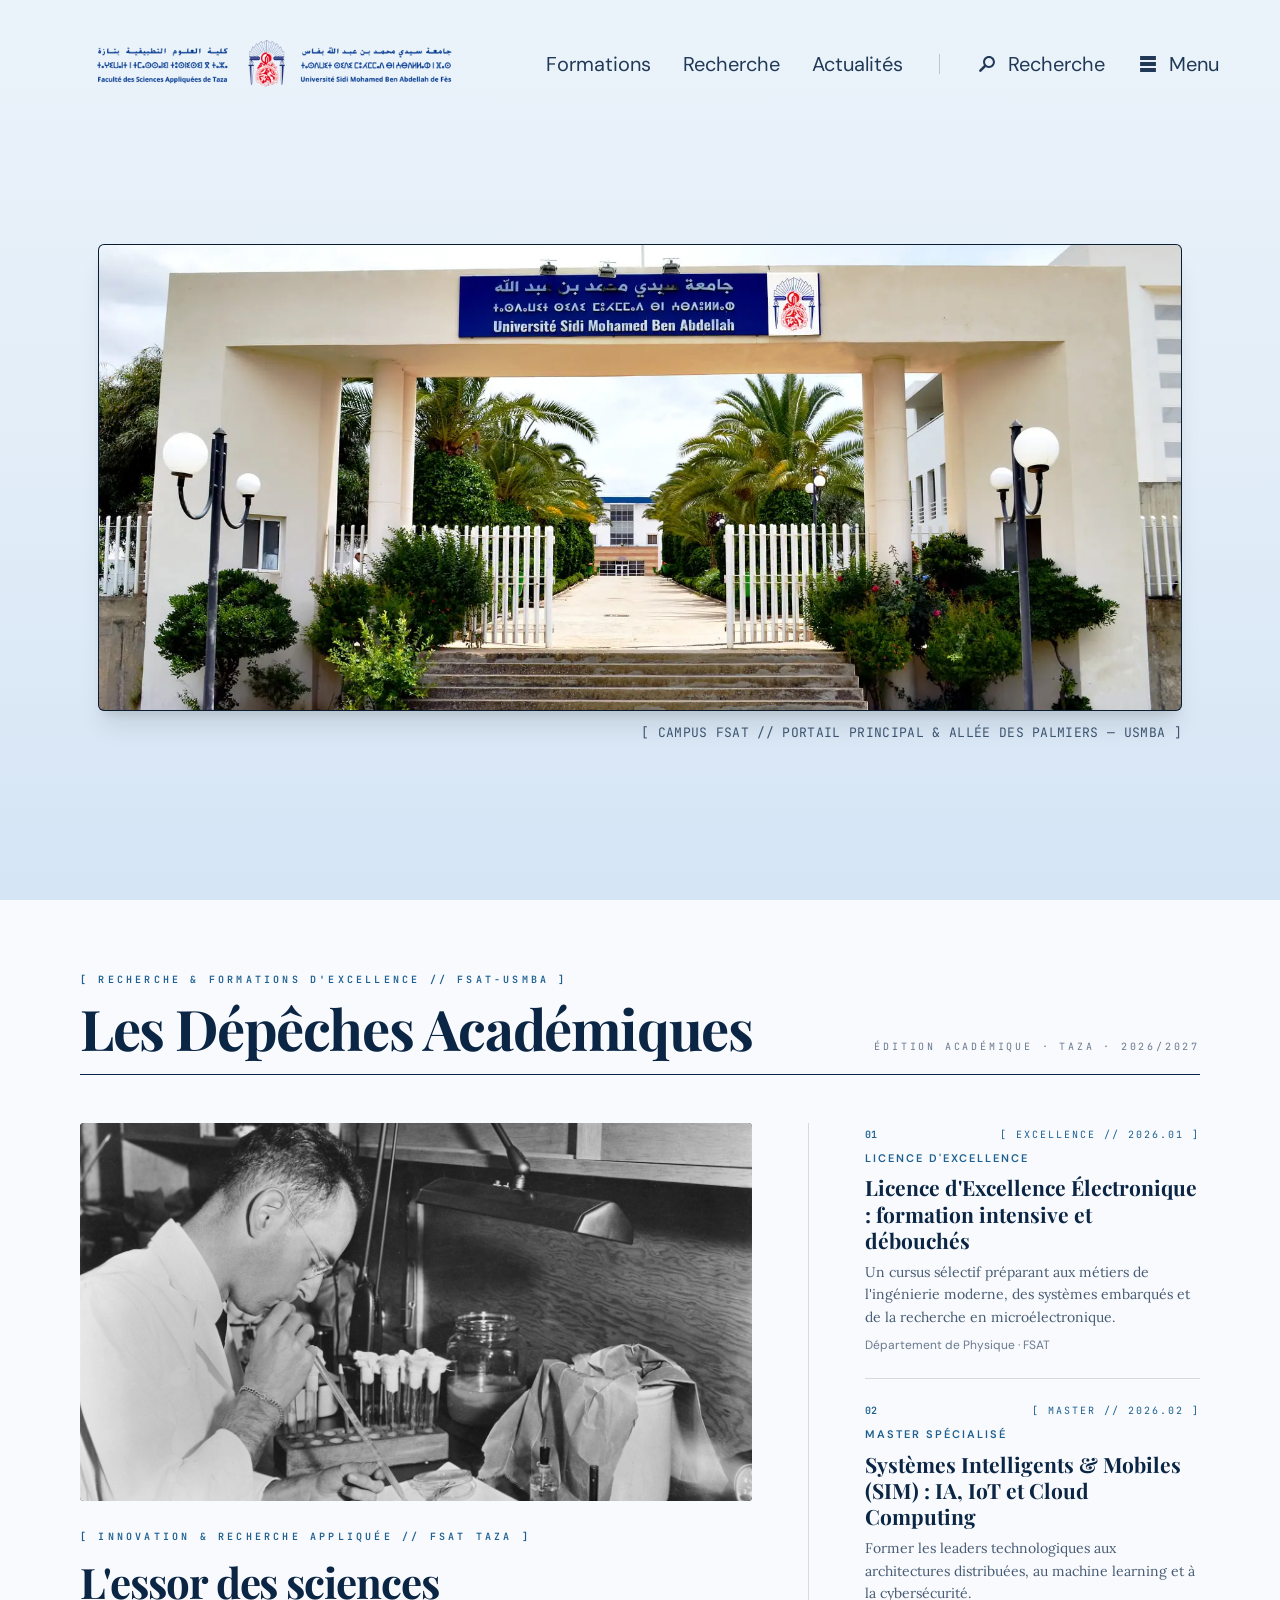
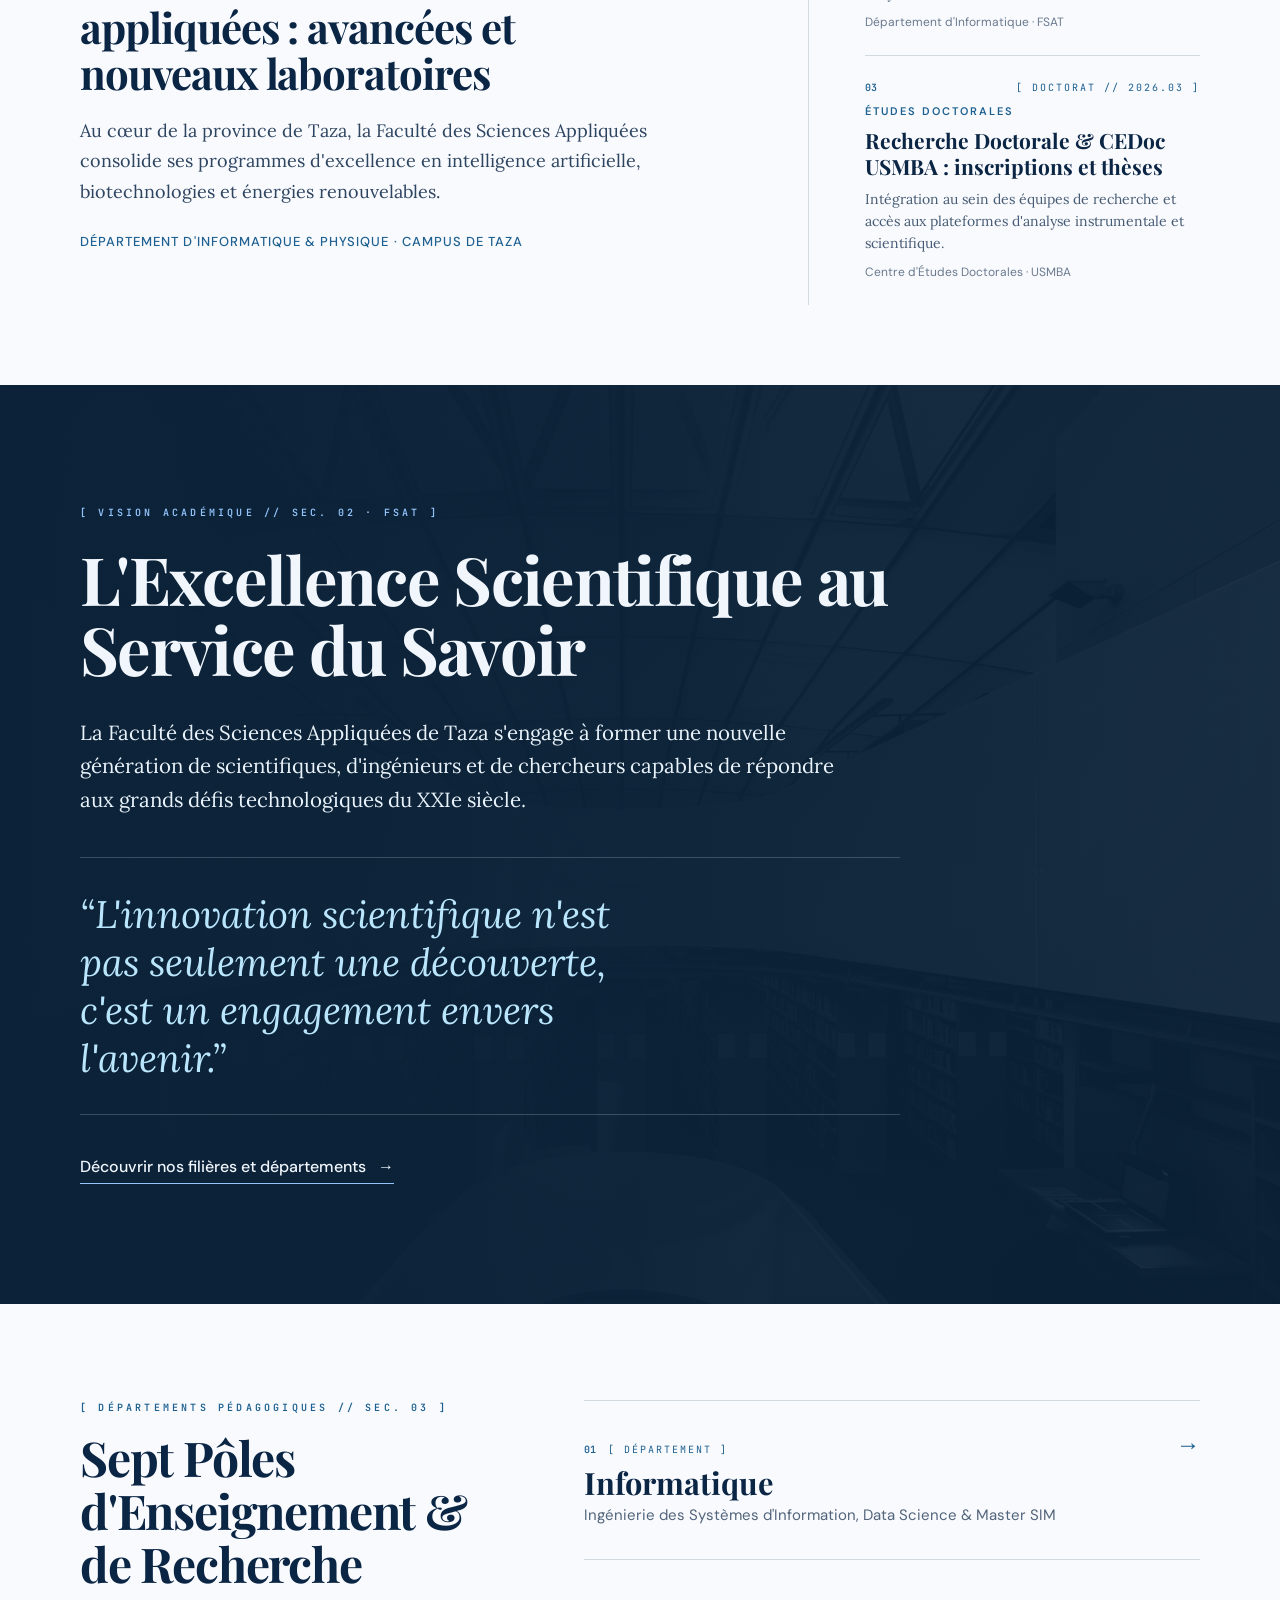
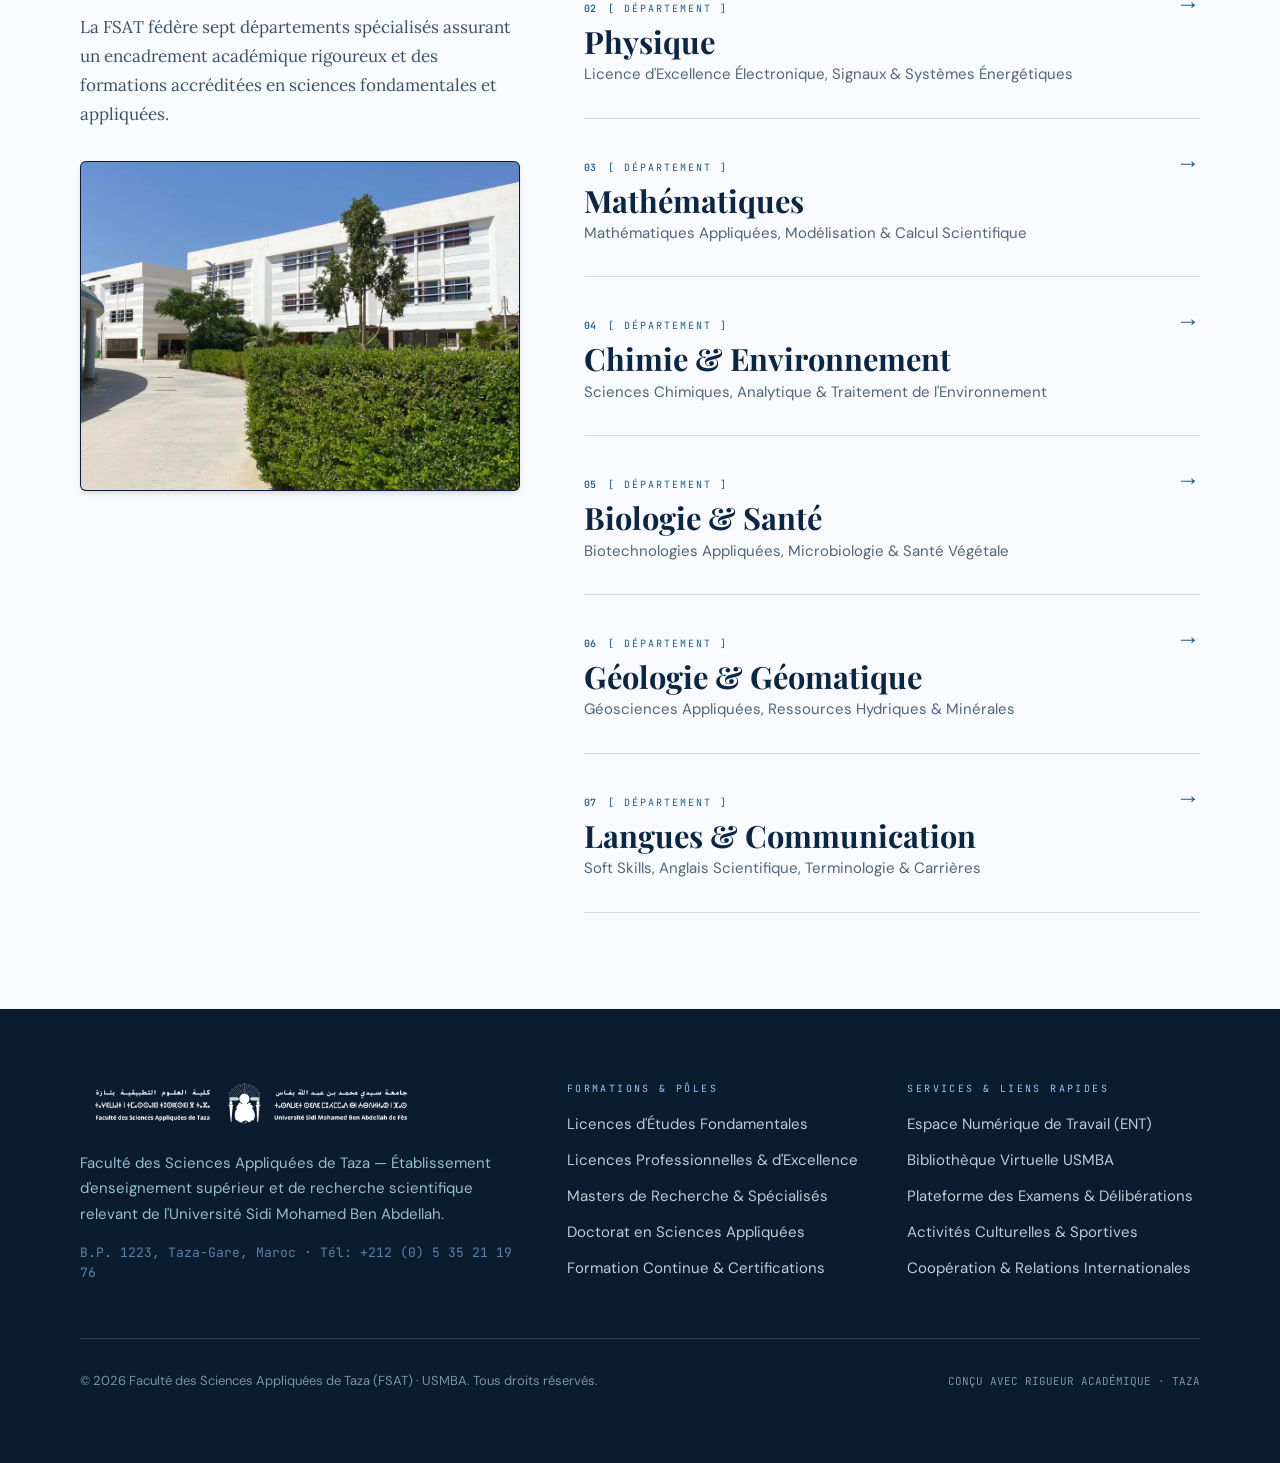
==== index.html @ 236fe660 "Publier le portail FSAT en HTML CSS et JavaScript natif" ====
<!doctype html>
<html lang="fr" class="no-js">
<head>
  <meta charset="utf-8">
  <meta name="viewport" content="width=device-width, initial-scale=1">
  <meta name="description" content="Prototype académique FSAT pour le TP Programmation Web 2. Design Figma repris en HTML, CSS et JavaScript sans framework.">
  <meta name="robots" content="noindex, nofollow">
  <title>Portail FSAT — TP Programmation Web 2</title>
  <link rel="icon" href="assets/favicon.svg" type="image/svg+xml">
  <link rel="stylesheet" href="assets/fonts.css">
  <link rel="stylesheet" href="assets/styles.css">
  <script src="assets/app.js" defer></script>
</head>
<body>
  <a class="skip-link" href="#contenu">
   Aller au contenu
  </a>
  <div class="site-shell">
   <header class="global-header" id="global-header">
    <div class="header-inner">
     <a aria-label="Faculté des Sciences Appliquées de Taza - USMBA" class="brand" href="#accueil">
      <img alt="FSAT - USMBA" class="brand-logo" src="assets/logo-fsat.png"/>
     </a>
     <nav class="primary-nav">
      <a class="primary-link" href="#formations">
       Formations
      </a>
      <a class="primary-link" href="#recherche">
       Recherche
      </a>
      <a class="primary-link" href="#actualites">
       Actualités
      </a>
      <span aria-hidden="true" class="nav-divider">
      </span>
      <button aria-controls="search-panel" aria-expanded="false" aria-label="Recherche" class="header-action" id="search-toggle" type="button">
       <span class="action-icon">
        <svg class="icon" fill="currentColor" viewbox="0 0 25 25">
         <path d="M3.939 21.06C3.356 20.477 3.356 19.519 3.939 18.935L9.043 13.853C8.376 12.811 8.001 11.562 8.001 10.25C8.001 6.521 11.022 3.501 14.749 3.501C18.478 3.501 21.498 6.521 21.498 10.25C21.498 13.978 18.477 16.998 14.749 16.998C13.437 16.998 12.187 16.623 11.146 15.956L6.064 21.06C5.48 21.644 4.522 21.644 3.939 21.06ZM14.749 14.749C17.228 14.749 19.248 12.729 19.248 10.25C19.248 7.771 17.227 5.751 14.749 5.751C12.271 5.751 10.251 7.772 10.251 10.25C10.251 12.728 12.27 14.749 14.749 14.749Z">
         </path>
        </svg>
       </span>
       Recherche
      </button>
      <button aria-controls="mega-menu" aria-expanded="false" aria-label="Menu" class="header-action" id="menu-toggle" type="button">
       <span class="action-icon">
        <svg class="icon" fill="currentColor" viewbox="0 0 25 25">
         <path d="M21.498 7.626C21.498 7.834 21.332 8.001 21.123 8.001H3.877C3.668 8.001 3.502 7.834 3.502 7.626V3.877C3.502 3.669 3.668 3.502 3.877 3.502H21.122C21.331 3.502 21.497 3.669 21.497 3.877L21.498 7.626ZM21.498 14.375C21.498 14.583 21.332 14.75 21.123 14.75H3.877C3.668 14.75 3.502 14.583 3.502 14.375V10.625C3.502 10.417 3.668 10.25 3.877 10.25H21.122C21.331 10.25 21.497 10.417 21.497 10.625L21.498 14.375ZM21.498 21.123C21.498 21.331 21.332 21.498 21.123 21.498H3.877C3.668 21.498 3.502 21.331 3.502 21.123V17.374C3.502 17.166 3.668 16.999 3.877 16.999H21.122C21.331 16.999 21.497 17.166 21.497 17.374L21.498 21.123Z">
         </path>
        </svg>
       </span>
       Menu
      </button>
     </nav>
    </div>
    <div class="search-panel" hidden="" id="search-panel">
     <form class="search-form" role="search">
      <span class="search-symbol">
       <svg class="icon" fill="currentColor" viewbox="0 0 25 25">
        <path d="M3.939 21.06C3.356 20.477 3.356 19.519 3.939 18.935L9.043 13.853C8.376 12.811 8.001 11.562 8.001 10.25C8.001 6.521 11.022 3.501 14.749 3.501C18.478 3.501 21.498 6.521 21.498 10.25C21.498 13.978 18.477 16.998 14.749 16.998C13.437 16.998 12.187 16.623 11.146 15.956L6.064 21.06C5.48 21.644 4.522 21.644 3.939 21.06ZM14.749 14.749C17.228 14.749 19.248 12.729 19.248 10.25C19.248 7.771 17.227 5.751 14.749 5.751C12.271 5.751 10.251 7.772 10.251 10.25C10.251 12.728 12.27 14.749 14.749 14.749Z">
        </path>
       </svg>
      </span>
      <input aria-controls="search-results" aria-label="Rechercher sur le portail de la FSAT" autocomplete="off" class="search-input" id="site-search" placeholder="Rechercher sur le portail de la FSAT (formations, départements, avis)…" type="search"/>
      <button class="search-close" id="search-close" type="button">
       Fermer
      </button>
     </form>
     <div aria-live="polite" class="search-results" hidden="" id="search-results">
     </div>
    </div>
   </header>
   <div aria-hidden="true" aria-label="Navigation du portail FSAT" aria-modal="true" class="mega-menu" hidden="" id="mega-menu" role="dialog">
    <div class="menu-left">
     <div aria-hidden="true" class="menu-watermark">
      <div class="watermark-layout">
       <div class="watermark-left">
        <div class="watermark-left-box">
         <div class="watermark-left-align">
          <div class="watermark-left-flip">
           <div class="watermark-left-canvas">
            <div class="watermark-left-position">
             <div class="watermark-left-clip">
              <div class="watermark-left-vector">
               <svg class="watermark-svg" fill="none" height="499.98" preserveaspectratio="none" viewbox="0 0 213.991 499.98" width="213.991">
                <path d="M73.3944 43.9831C51.8937 44.3129 34.3095 25.8983 27.8203 6.93033C27.2939 5.39186 25.2399 1.24588 26.6062 0C26.8688 0.0603036 27.1294 0.129337 27.3876 0.20698C29.0815 0.731191 30.9103 1.85934 32.5718 2.38343C50.1961 7.94297 73.069 17.0356 75.0573 38.3539C75.2003 39.8881 74.9607 40.713 74.4974 42.1809C76.8172 44.3584 79.1658 46.3023 81.4638 48.5016C88.1142 54.8672 94.4549 61.5474 100.466 68.5199C104.225 72.8413 107.691 77.4094 111.243 81.9007C111.672 82.4425 112.097 82.9792 112.575 83.479L112.93 83.2653C113.665 78.6385 107.948 74.1747 105.309 70.4453C93.0439 53.1091 88.8891 30.0732 91.207 9.21338C91.363 7.80562 91.591 3.83665 93.2279 3.66868C95.0189 4.25211 97.7567 7.3857 99.1537 8.78354C112.531 22.1717 131.236 62.144 114.019 78.2559C114.2 82.6687 114.673 86.5935 117.302 90.2656C127.024 103.85 135.068 118.131 142.334 133.144C143.051 135.044 143.66 136.771 144.723 138.511L144.682 134.533C144.69 133.134 143.053 130.64 142.337 129.251C141.009 126.699 139.783 124.095 138.663 121.444C131.723 105.282 131.241 82.0564 136.372 65.3043C138.038 59.8651 140.325 56.7099 141.945 52.2438C153.881 66.6011 164.682 111.836 151.615 129.395C150.294 131.172 148.302 133.015 146.884 134.797C146.988 137.477 146.883 140.992 147.156 143.562C147.675 145.958 148.751 148.751 149.732 150.982C153.941 160.544 156.435 170.508 159.346 180.488C161.044 186.308 161.942 191.706 162.993 197.647C164.534 191.874 163.233 188.375 161.916 182.639C156.509 159.079 160.053 133.817 175.94 114.925C176.92 113.759 177.716 112.767 178.819 111.699C186.053 126.709 186.407 160.219 180.92 176.256C178.315 183.872 173.861 189.726 166.569 193.38C166.282 196.591 165.511 199.727 163.965 202.565C165.252 209.458 166.26 215.518 166.948 222.505C168.212 235.354 168.708 247.681 168.917 260.578C170.603 257.527 170.799 256.674 170.655 253.15C170.52 249.864 170.362 246.436 170.431 243.15C170.837 224.133 178.212 205.928 191.159 191.993C193.163 189.84 201.259 181.497 203.829 182C205.409 183.811 205.209 194.22 204.974 196.867C203.161 217.294 196.447 253.876 172.406 258.383C171.357 260.737 169.435 264.365 169.085 266.778C168.405 271.46 168.943 276.492 168.541 281.221C167.509 293.337 166.426 305.254 163.674 317.126C163.449 318.097 161.843 324.965 161.843 325.596L162.086 325.818C163.117 325.014 164.244 320.427 164.506 319.033C169.184 294.159 186.817 271.907 210.849 263.365C211.566 263.11 213.179 262.878 213.991 262.78C213.92 265.135 213.991 268.873 213.518 271.076C209.5 289.836 188.944 331.647 165.377 325.488C160.964 329.077 158.799 336.288 157.181 341.502C156.056 345.184 154.812 348.832 153.45 352.434C147.681 367.692 142.271 379.047 134.522 393.151L134.594 393.533C136.895 393.826 142.258 382.106 143.695 379.834C152.977 365.166 166.856 354.534 184.009 351.013C189.19 349.913 195.466 350.299 200.568 349.832C198.995 363.902 184.247 380.338 173.529 388.845C164.149 396.291 149.162 401.031 138.151 394.183C136.629 395.159 132.074 397.939 131.09 399.168C128.037 402.992 125.296 408.154 122.432 412.139C115.618 421.618 108.145 430.813 99.9066 439.084C98.0417 440.957 96.8238 442.485 94.7279 444.194C95.2588 444.116 97.0758 443.859 97.3987 443.602C101.573 440.267 104.757 436.07 109.054 432.625C121.925 422.31 137.686 420.505 153.57 422.586C158.409 423.219 166.649 426.06 171.056 428.009C166.242 438.458 150.476 446.937 140.154 451.145C127.965 456.116 106.917 458.837 98.3017 446.182C96.6718 446.553 92.104 447.099 91.23 447.676C87.4552 450.172 83.8535 453.818 80.1528 456.605C68.7473 465.191 56.2546 473.276 42.8415 478.284C44.6552 478.401 46.026 478.597 47.7397 477.856C53.7041 475.281 59.9332 471.567 66.3097 470.047C82.7161 466.137 100.777 471.418 114.34 480.932C116.713 482.604 119.773 484.69 121.645 486.812C121.785 486.971 121.919 487.137 122.046 487.306C115.317 494.212 104.079 496.907 94.7799 498.779C92.318 499.276 88.4411 499.002 86.0442 499.98H80.066C77.3695 499.031 74.992 499.227 72.2319 498.819C69.7615 498.452 66.9482 497.645 64.5862 496.853C56.0199 493.98 50.6347 489.794 46.6467 481.656C45.1116 481.162 40.8742 480.049 39.3001 480.338C34.9598 481.13 28.3721 484.035 24.2079 485.262C21.0426 486.196 2.23209 490.503 0.339774 490.058C-0.215602 489.207 0.00598846 487.726 0.324575 486.837C0.983646 484.995 5.62924 484.484 7.19707 484.108C10.1973 483.384 13.1679 482.917 16.1004 482.181C23.08 480.431 29.8929 478.125 36.6146 475.577C38.6432 474.809 40.6576 474.215 42.5919 473.208C42.9794 470.746 44.313 468.396 44.4264 465.932C44.5273 463.736 44.1636 461.106 44.0998 458.903C44.0866 455.116 43.8815 449.546 44.72 445.876C48.0221 431.425 54.9863 418.371 66.5104 408.88C70.0263 405.983 73.8773 404.098 77.6196 401.608C78.231 401.2 78.4119 401.159 79.0846 401.278L79.2844 401.697C79.0927 403.682 78.6809 405.621 78.3019 407.611C74.8869 425.503 74.7431 446.886 60.8455 460.49C56.2489 464.99 52.6037 467.567 46.081 467.714C45.8157 469.115 45.2177 471.159 44.8454 472.587C50.2494 469.144 57.555 466.274 62.9001 462.775C69.9796 458.14 90.653 444.456 94.6939 437.657C94.7679 428.351 93.4649 425.635 91.034 416.867C89.9101 412.815 90.0601 404.093 90.1781 399.677C90.626 382.937 98.4977 362.866 110.688 351.297C111.138 354.862 111.19 358.805 111.683 362.444C112.902 371.448 114.046 379.866 114.364 389.004C114.837 402.604 114.067 414.366 104.618 425.168C103.645 426.17 102.309 427.61 101.145 428.363C97.1858 430.921 96.6468 430.747 96.9228 435.689L97.2168 435.884C97.7687 435.65 99.8536 433.043 100.549 432.317C110.104 422.256 118.647 411.276 126.052 399.54C128.348 395.921 130.524 392.569 132.366 388.674C131.715 385.768 131.97 383.079 131.065 380.431C130.04 377.531 127.55 375.25 126.114 372.631C114.337 351.15 114.43 320.987 126.108 299.457C127.199 303.303 128.905 305.949 130.201 309.445C136.283 325.845 145.646 344.685 142.041 362.558C141.305 366.406 139.997 372.189 137.474 375.294C133.262 380.48 133.909 379.837 133.971 386.433C134.431 385.362 134.943 384.294 135.5 383.269C139.838 375.294 143.351 366.976 146.747 358.556C149.875 350.654 152.596 342.593 154.897 334.41C155.968 330.569 156.806 326.694 157.888 322.808C155.859 319.075 155.231 314.913 151.61 312.337C135.383 300.792 127.197 277.922 126.363 258.63C126.231 255.573 126.299 241.812 128.132 239.903L128.478 239.983C130.02 241.36 135.714 249.27 137.253 251.221C147.95 264.783 159.447 279.573 160.538 297.491C160.867 302.887 159.821 309.188 156.112 313.397C156.664 315.243 158.063 318.019 158.841 320.173C159.137 316.422 160.094 313.495 160.687 309.958C161.377 305.843 162.089 301.609 162.731 297.491C164.821 283.47 165.768 269.301 165.564 255.128C161.413 249.759 161.091 247.73 154.072 245.4C150.189 244.111 145.043 240.143 142.156 237.221C127.688 222.574 120.557 202.666 120.873 182.204C121.522 183.092 122.198 183.968 123.043 184.645C137.967 196.599 155.398 207.479 161.26 226.912C163.005 232.694 164.052 241.078 161.651 247.013C162.321 247.874 164.244 250.615 165.209 250.495C167.502 246.908 160.178 191.372 156.105 184.892C155.707 184.258 151.844 181.252 150.844 180.471C143.042 180.105 140.52 180.461 133.113 176.882C116.314 168.766 106.409 153.326 100.501 136.194C100.07 134.944 99.7656 134.19 100.336 133.026C102.911 133.642 107.448 135.833 110.196 136.802C129.66 143.667 154.104 154.06 151.778 179.193C153.175 180.018 154.682 181.031 156.06 181.915C154.957 176.471 152.864 170.354 151.191 165.035C148.041 155.016 144.394 145.568 140.285 135.904C138.645 132.048 136.53 128.312 134.967 124.359C132.693 123.653 130.165 122.624 127.896 121.786C117.762 124.453 115.274 125.301 104.733 122.097C90.65 117.817 78.6953 106.269 71.9364 93.3917C74.7734 93.9268 77.5836 94.0263 80.4606 94.1732C97.1968 95.0287 118.991 95.2684 126.832 113.332C127.57 115.03 128.235 119.005 128.868 120.013C129.733 120.614 132.441 122.221 133.355 121.512C133.352 121.462 133.358 121.211 133.339 121.173C127.073 108.881 119.768 96.6727 111.753 85.4649C109.564 82.4051 107.768 79.4132 105.745 77.8774C103.276 77.5277 101.887 77.3683 99.4067 76.7915C99.2707 76.8864 99.1347 76.9805 98.9977 77.0737C91.715 82.0239 83.3251 82.9907 74.7815 81.9816C62.1525 80.4905 49.2033 71.9308 42.2067 61.4799C44.2421 61.0558 46.3954 61.0226 48.5005 60.5463C64.7311 56.8737 85.7873 53.943 97.0328 69.433C98.0217 70.7961 98.9257 73.7149 99.9126 75.4046C101.462 75.5701 103.001 75.8327 104.538 76.0772C102.923 73.1323 98.4147 68.5207 96.0588 65.8278C90.4621 59.4331 80.4669 48.5116 73.3944 43.9831Z" fill="#F5F0E8">
                </path>
                <path d="M141.967 133.186C143.616 133.268 143.466 133.058 144.305 134.574L144.345 138.547C143.287 136.809 142.681 135.084 141.967 133.186Z" fill="#F5F0E8">
                </path>
               </svg>
              </div>
             </div>
            </div>
           </div>
          </div>
         </div>
        </div>
       </div>
       <div class="watermark-letters">
        <div class="watermark-letters-grid">
         <div class="watermark-letters-position">
          <div class="watermark-letters-clip">
           <div class="watermark-letters-vector">
            <svg class="watermark-svg" fill="none" height="242.614" preserveaspectratio="none" viewbox="0 0 496.083 242.614" width="496.083">
             <path d="M53.0484 17.0646C37.4678 17.0646 26.0915 20.7742 18.9193 28.1937C11.9946 35.613 7.17206 48.8444 4.45162 67.8874C4.45162 68.3821 3.70969 68.6293 2.22582 68.6293C0.741949 68.6293 0 68.3821 0 67.8874C0.494624 64.9196 0.989264 60.5917 1.48388 54.9034C2.22583 49.2152 2.8441 43.1561 3.33872 36.726C3.83335 30.0485 4.20431 23.7421 4.45162 17.8065C4.94624 11.6237 5.19355 6.55378 5.19355 2.59677C5.19355 1.36021 5.9355 0.741936 7.41937 0.741936C8.90324 0.741936 9.64518 1.36021 9.64518 2.59677C9.64518 5.0699 10.758 6.92475 12.9839 8.16132C15.457 9.15057 18.1775 9.89252 21.1452 10.3872C24.3602 10.6344 27.0806 10.7581 29.3065 10.7581C50.5753 11.5 75.4302 11.871 103.871 11.871C121.43 11.871 135.28 11.7473 145.419 11.5C155.806 11.0054 165.823 10.7581 175.468 10.7581C183.63 10.7581 189.935 10.2635 194.387 9.27424C199.086 8.03768 202.054 5.44088 203.29 1.48387C203.538 0.49462 204.28 0 205.516 0C206.753 0 207.371 0.49462 207.371 1.48387C207.124 5.19357 206.753 10.1399 206.258 16.3226C205.764 22.5055 205.393 29.0593 205.145 35.984C204.898 42.6615 204.651 48.968 204.403 54.9034C204.156 60.5917 204.032 64.9196 204.032 67.8874C204.032 68.3821 203.29 68.6293 201.807 68.6293C200.323 68.6293 199.581 68.3821 199.581 67.8874C199.581 48.8444 196.366 35.613 189.935 28.1937C183.506 20.7742 171.758 17.0646 154.693 17.0646C143.07 17.0646 134.291 17.5592 128.355 18.5485C122.667 19.2904 118.833 21.3925 116.855 24.855C115.124 28.07 114.258 33.6346 114.258 41.5486V212.565C114.258 219.737 115.124 225.178 116.855 228.888C118.586 232.598 122.048 235.071 127.242 236.308C132.683 237.544 140.845 238.162 151.726 238.162C152.22 238.162 152.468 238.904 152.468 240.388C152.468 241.872 152.22 242.614 151.726 242.614C145.295 242.614 138 242.491 129.839 242.243C121.925 241.996 113.269 241.872 103.871 241.872C94.9678 241.872 86.4356 241.996 78.2743 242.243C70.3603 242.491 63.0646 242.614 56.3871 242.614C55.8925 242.614 55.6453 241.872 55.6453 240.388C55.6453 238.904 55.8925 238.162 56.3871 238.162C67.0216 238.162 75.0592 237.544 80.5001 236.308C85.9409 235.071 89.5269 232.598 91.2582 228.888C93.2366 225.178 94.2259 219.737 94.2259 212.565V40.8066C94.2259 32.8926 93.2366 27.3281 91.2582 24.113C89.2796 20.6506 85.3226 18.6721 79.3872 18.1775C73.4517 17.4355 64.6721 17.0646 53.0484 17.0646Z" fill="#F5F0E8">
             </path>
             <path d="M225.405 136.146L228.743 129.468H324.824L327.42 136.146H225.405ZM408.663 238.162C409.652 238.162 410.146 238.904 410.146 240.388C410.146 241.872 409.652 242.614 408.663 242.614C401.738 242.614 394.566 242.367 387.147 241.872C379.974 241.377 373.049 241.13 366.373 241.13C358.706 241.13 352.028 241.377 346.34 241.872C340.899 242.367 334.84 242.614 328.162 242.614C327.173 242.614 326.678 241.872 326.678 240.388C326.678 238.904 327.173 238.162 328.162 238.162C342.012 238.162 350.668 236.307 354.131 232.598C357.84 228.888 357.346 221.839 352.647 211.453L268.808 31.1614L275.856 24.8549L204.259 196.985C198.077 212.071 197.582 222.705 202.775 228.888C207.969 235.071 218.974 238.162 235.792 238.162C237.029 238.162 237.647 238.904 237.647 240.388C237.647 241.872 237.029 242.614 235.792 242.614C228.372 242.614 221.571 242.367 215.388 241.872C209.205 241.377 201.416 241.13 192.018 241.13C183.362 241.13 176.313 241.377 170.872 241.872C165.678 242.367 159.373 242.614 151.953 242.614C150.964 242.614 150.469 241.872 150.469 240.388C150.469 238.904 150.964 238.162 151.953 238.162C158.631 238.162 164.442 236.926 169.388 234.452C174.334 231.979 178.91 227.528 183.114 221.098C187.566 214.668 192.265 205.517 197.211 193.646L274.744 7.04844C275.238 6.30651 275.98 5.93555 276.969 5.93555C278.206 5.93555 278.948 6.30651 279.195 7.04844L365.26 191.791C370.947 204.157 376.017 213.802 380.469 220.727C384.921 227.404 389.372 231.979 393.824 234.452C398.276 236.926 403.222 238.162 408.663 238.162ZM462.325 212.566C462.325 219.738 463.067 225.178 464.551 228.888C466.035 232.598 469.126 235.071 473.825 236.307C478.772 237.544 485.944 238.162 495.341 238.162C495.835 238.162 496.083 238.904 496.083 240.388C496.083 241.872 495.835 242.614 495.341 242.614C489.406 242.614 482.852 242.49 475.68 242.243C468.508 241.996 460.594 241.872 451.938 241.872C443.777 241.872 435.987 241.996 428.567 242.243C421.395 242.49 414.841 242.614 408.905 242.614C408.164 242.614 407.793 241.872 407.793 240.388C407.793 238.904 408.164 238.162 408.905 238.162C418.303 238.162 425.352 237.544 430.051 236.307C434.997 235.071 438.212 232.598 439.696 228.888C441.428 225.178 442.293 219.738 442.293 212.566V40.8067C442.293 33.6346 441.428 28.3174 439.696 24.8549C438.212 21.1453 434.997 18.6722 430.051 17.4356C425.352 15.9517 418.303 15.2097 408.905 15.2097C408.164 15.2097 407.793 14.4679 407.793 12.984C407.793 11.5001 408.164 10.7581 408.905 10.7581C414.841 10.7581 421.395 11.0054 428.567 11.5001C435.987 11.7474 443.777 11.871 451.938 11.871C460.594 11.871 468.508 11.7474 475.68 11.5001C483.1 11.0054 489.654 10.7581 495.341 10.7581C495.835 10.7581 496.083 11.5001 496.083 12.984C496.083 14.4679 495.835 15.2097 495.341 15.2097C485.944 15.2097 478.895 15.9517 474.196 17.4356C469.497 18.9195 466.282 21.5162 464.551 25.2259C463.067 28.9357 462.325 34.3766 462.325 41.5486V212.566Z" fill="#F5F0E8">
             </path>
            </svg>
           </div>
          </div>
         </div>
        </div>
       </div>
       <div class="watermark-right">
        <div class="watermark-right-clip">
         <div class="watermark-right-contents">
          <div class="watermark-right-mask">
           <svg class="watermark-svg" fill="none" height="499.99" preserveaspectratio="none" viewbox="0 0 212.991 499.99" width="212.991">
            <path d="M73.0514 43.984C51.6512 44.3138 34.1492 25.8988 27.6903 6.93047C27.1664 5.39197 25.1219 1.24591 26.4819 0C26.7432 0.0603048 27.0026 0.129339 27.2596 0.206984C28.9456 0.731205 30.7659 1.85937 32.4196 2.38348C49.9616 7.94313 72.7275 17.036 74.7065 38.3546C74.8489 39.8889 74.6104 40.7138 74.1494 42.1818C76.4583 44.3593 78.7959 46.3033 81.0831 48.5025C87.7024 54.8683 94.0131 61.5487 99.9958 68.5212C103.739 72.8427 107.188 77.4109 110.723 81.9024C111.15 82.4441 111.573 82.9808 112.049 83.4806L112.402 83.2669C113.134 78.64 107.444 74.1762 104.818 70.4467C92.6092 53.1101 88.4733 30.0738 90.7802 9.21357C90.9362 7.80577 91.1632 3.83672 92.7921 3.66876C94.5751 4.25219 97.2999 7.38585 98.6899 8.78371C112.005 22.1722 130.623 62.1453 113.486 78.2574C113.666 82.6703 114.137 86.5953 116.753 90.2674C126.431 103.852 134.436 118.134 141.669 133.146C142.382 135.046 142.988 136.773 144.046 138.514L144.006 134.535C144.014 133.136 142.384 130.642 141.672 129.253C140.35 126.701 139.129 124.098 138.015 121.447C131.107 105.284 130.628 82.0581 135.735 65.3056C137.393 59.8663 139.669 56.7111 141.281 52.2449C153.163 66.6025 163.912 111.838 150.908 129.397C149.592 131.174 147.609 133.017 146.198 134.799C146.301 137.479 146.197 140.995 146.468 143.565C146.985 145.961 148.055 148.754 149.033 150.985C153.222 160.547 155.704 170.512 158.602 180.491C160.291 186.311 161.185 191.71 162.231 197.651C163.765 191.878 162.47 188.379 161.159 182.642C155.777 159.082 159.305 133.819 175.118 114.928C176.094 113.762 176.885 112.77 177.983 111.701C185.183 126.711 185.536 160.222 180.075 176.259C177.481 183.875 173.049 189.73 165.791 193.384C165.504 196.595 164.737 199.731 163.199 202.569C164.479 209.462 165.483 215.523 166.167 222.51C167.425 235.358 167.92 247.686 168.128 260.583C169.806 257.532 170.001 256.679 169.857 253.155C169.723 249.869 169.565 246.441 169.635 243.155C170.038 224.138 177.379 205.932 190.265 191.997C192.26 189.844 200.318 181.5 202.876 182.003C204.449 183.814 204.249 194.224 204.016 196.871C202.211 217.299 195.53 253.881 171.601 258.388C170.556 260.742 168.643 264.371 168.294 266.784C167.617 271.466 168.154 276.497 167.753 281.226C166.726 293.343 165.648 305.26 162.909 317.133C162.685 318.104 161.087 324.972 161.087 325.602L161.328 325.824C162.355 325.02 163.477 320.434 163.737 319.04C168.393 294.165 185.944 271.913 209.864 263.371C210.577 263.116 212.183 262.884 212.991 262.786C212.92 265.141 212.99 268.879 212.52 271.082C208.52 289.842 188.061 331.653 164.604 325.494C160.212 329.083 158.057 336.294 156.446 341.509C155.327 345.191 154.088 348.839 152.734 352.441C146.991 367.7 141.606 379.054 133.893 393.159L133.965 393.541C136.255 393.834 141.593 382.113 143.024 379.841C152.263 365.174 166.076 354.541 183.149 351.02C188.306 349.92 194.554 350.306 199.631 349.839C198.065 363.91 183.386 380.345 172.719 388.853C163.382 396.299 148.465 401.039 137.505 394.191C135.99 395.167 131.456 397.947 130.478 399.176C127.439 403 124.71 408.162 121.86 412.147C115.077 421.627 107.64 430.821 99.4399 439.093C97.5829 440.966 96.371 442.494 94.2851 444.203C94.8141 444.125 96.622 443.868 96.944 443.611C101.099 440.276 104.269 436.078 108.544 432.633C121.355 422.319 137.043 420.514 152.853 422.595C157.668 423.228 165.87 426.068 170.256 428.017C165.465 438.467 149.774 446.946 139.499 451.154C127.368 456.125 106.418 458.846 97.8419 446.191C96.22 446.562 91.6742 447.108 90.8032 447.685C87.0464 450.181 83.4615 453.827 79.7782 456.614C68.426 465.201 55.9917 473.286 42.6413 478.293C44.4466 478.41 45.8109 478.606 47.5166 477.865C53.4531 475.29 59.6531 471.577 65.9998 470.057C82.3295 466.147 100.306 471.428 113.805 480.941C116.168 482.613 119.213 484.699 121.077 486.821C121.216 486.98 121.349 487.146 121.476 487.315C114.778 494.222 103.594 496.917 94.3371 498.789C91.8872 499.286 88.0283 499.012 85.6425 499.99H79.6918C77.0079 499.041 74.6415 499.237 71.8945 498.829C69.4356 498.462 66.6354 497.655 64.2843 496.863C55.7582 493.99 50.3981 489.804 46.4287 481.665C44.9008 481.171 40.6832 480.058 39.1165 480.347C34.7964 481.139 28.2395 484.044 24.0948 485.271C20.9443 486.205 2.22169 490.513 0.338169 490.068C-0.214607 489.217 0.00598256 487.736 0.323069 486.846C0.97904 485.004 5.60294 484.493 7.16347 484.117C10.1497 483.393 13.1064 482.926 16.0251 482.19C22.9722 480.44 29.7532 478.134 36.4435 475.586C38.4626 474.818 40.4676 474.224 42.3928 473.218C42.7785 470.756 44.1059 468.406 44.2188 465.942C44.3193 463.746 43.9572 461.115 43.8937 458.912C43.8806 455.125 43.6764 449.555 44.511 445.885C47.7976 431.433 54.7293 418.38 66.1996 408.888C69.6991 405.991 73.532 404.106 77.2568 401.616C77.8654 401.208 78.0455 401.167 78.7152 401.286L78.9139 401.705C78.7232 403.69 78.3132 405.629 77.936 407.619C74.5369 425.511 74.3938 446.895 60.5612 460.499C55.9861 465 52.3579 467.577 45.8656 467.724C45.6016 469.125 45.0064 471.169 44.6358 472.597C50.0146 469.154 57.286 466.284 62.6061 462.785C69.6527 458.149 90.2293 444.465 94.2511 437.665C94.3251 428.359 93.0281 425.643 90.6082 416.876C89.4903 412.824 89.6393 404.101 89.7573 399.685C90.2033 382.944 98.0369 362.874 110.17 351.304C110.618 354.869 110.671 358.812 111.161 362.451C112.374 371.456 113.513 379.873 113.829 389.012C114.3 402.612 113.534 414.375 104.13 425.176C103.162 426.178 101.831 427.618 100.673 428.371C96.732 430.929 96.195 430.755 96.47 435.697L96.763 435.892C97.3119 435.658 99.3869 433.051 100.079 432.325C109.589 422.265 118.092 411.284 125.464 399.548C127.749 395.929 129.915 392.577 131.747 388.682C131.099 385.775 131.354 383.086 130.453 380.438C129.433 377.538 126.954 375.257 125.526 372.639C113.802 351.157 113.895 320.994 125.519 299.463C126.606 303.309 128.303 305.955 129.593 309.451C135.646 325.851 144.966 344.692 141.377 362.566C140.645 366.414 139.342 372.197 136.832 375.301C132.639 380.487 133.283 379.844 133.345 386.44C133.803 385.369 134.312 384.301 134.867 383.276C139.185 375.301 142.68 366.984 146.061 358.563C149.176 350.661 151.884 342.6 154.173 334.416C155.239 330.575 156.073 326.7 157.15 322.815C155.13 319.082 154.505 314.92 150.902 312.343C134.75 300.798 126.604 277.927 125.774 258.635C125.642 255.578 125.71 241.817 127.534 239.908L127.878 239.988C129.413 241.365 135.08 249.275 136.612 251.226C147.258 264.789 158.702 279.578 159.788 297.497C160.115 302.893 159.074 309.194 155.382 313.404C155.931 315.25 157.324 318.026 158.099 320.18C158.393 316.429 159.345 313.502 159.936 309.964C160.623 305.849 161.331 301.615 161.971 297.497C164.051 283.475 164.993 269.307 164.79 255.133C160.658 249.764 160.338 247.735 153.353 245.405C149.488 244.116 144.365 240.148 141.491 237.225C127.092 222.579 119.994 202.67 120.308 182.207C120.954 183.095 121.627 183.971 122.468 184.648C137.322 196.603 154.671 207.483 160.507 226.916C162.243 232.698 163.286 241.083 160.895 247.018C161.563 247.879 163.476 250.62 164.437 250.5C166.719 246.913 159.429 191.376 155.375 184.895C154.979 184.261 151.135 181.255 150.14 180.474C142.373 180.108 139.863 180.464 132.49 176.885C115.77 168.77 105.912 153.329 100.031 136.196C99.6018 134.946 99.2989 134.192 99.8668 133.028C102.43 133.644 106.946 135.835 109.68 136.804C129.055 143.67 153.385 154.063 151.07 179.196C152.46 180.021 153.959 181.034 155.331 181.918C154.233 176.474 152.15 170.358 150.485 165.039C147.349 155.019 143.719 145.571 139.629 135.906C137.997 132.05 135.892 128.314 134.336 124.362C132.073 123.656 129.557 122.627 127.299 121.789C117.211 124.456 114.735 125.303 104.244 122.1C90.2263 117.82 78.3275 106.271 71.6003 93.3935C74.424 93.9287 77.2211 94.0282 80.0846 94.1751C96.743 95.0306 118.434 95.2703 126.241 113.335C126.974 115.033 127.637 119.008 128.267 120.016C129.128 120.617 131.821 122.224 132.732 121.515C132.729 121.465 132.734 121.214 132.715 121.176C126.48 108.883 119.208 96.6747 111.23 85.4666C109.052 82.4067 107.266 79.4148 105.252 77.8789C102.795 77.5292 101.41 77.3699 98.9419 76.7931C98.8069 76.888 98.6709 76.9821 98.5349 77.0753C91.2862 82.0256 82.9357 82.9923 74.432 81.9833C61.862 80.4921 48.9735 71.9323 42.0094 61.4812C44.0354 61.057 46.1786 61.0238 48.2739 60.5475C64.4286 56.8749 85.3865 53.9441 96.579 69.4344C97.5639 70.7975 98.4639 73.7163 99.4459 75.4061C100.988 75.5716 102.519 75.8342 104.051 76.0787C102.442 73.1337 97.9549 68.522 95.61 65.8291C90.0393 59.4343 80.0909 48.5125 73.0514 43.984Z" fill="#F5F0E8">
            </path>
            <path d="M141.25 133.188C142.899 133.27 142.749 133.06 143.588 134.576L143.628 138.549C142.57 136.811 141.964 135.086 141.25 133.188Z" fill="#F5F0E8">
            </path>
           </svg>
          </div>
         </div>
        </div>
       </div>
      </div>
     </div>
     <nav class="menu-nav">
      <a class="menu-link" href="#formations">
       <span class="menu-link-title">
        Formations &amp; Cursus
        <span class="menu-link-rule">
        </span>
       </span>
       <span aria-hidden="true" class="menu-link-arrow">
        →
       </span>
      </a>
      <a class="menu-link" href="#recherche">
       <span class="menu-link-title">
        Recherche &amp; Laboratoires
        <span class="menu-link-rule">
        </span>
       </span>
       <span aria-hidden="true" class="menu-link-arrow">
        →
       </span>
      </a>
      <a class="menu-link" href="#departements">
       <span class="menu-link-title">
        Départements Pédagogiques
        <span class="menu-link-rule">
        </span>
       </span>
       <span aria-hidden="true" class="menu-link-arrow">
        →
       </span>
      </a>
      <a class="menu-link" href="#campus">
       <span class="menu-link-title">
        Vie Estudiantine &amp; Campus
        <span class="menu-link-rule">
        </span>
       </span>
       <span aria-hidden="true" class="menu-link-arrow">
        →
       </span>
      </a>
      <a class="menu-link" href="#recherche">
       <span class="menu-link-title">
        Coopération &amp; Partenariats
        <span class="menu-link-rule">
        </span>
       </span>
       <span aria-hidden="true" class="menu-link-arrow">
        →
       </span>
      </a>
      <a class="menu-link" href="#services">
       <span class="menu-link-title">
        Bibliothèque &amp; Ressources
        <span class="menu-link-rule">
        </span>
       </span>
       <span aria-hidden="true" class="menu-link-arrow">
        →
       </span>
      </a>
      <a class="menu-link" href="#services">
       <span class="menu-link-title">
        Espace Étudiant
        <span class="menu-link-rule">
        </span>
       </span>
       <span aria-hidden="true" class="menu-link-arrow">
        →
       </span>
      </a>
      <a class="menu-link" href="#contact">
       <span class="menu-link-title">
        Contact &amp; Accès
        <span class="menu-link-rule">
        </span>
       </span>
       <span aria-hidden="true" class="menu-link-arrow">
        →
       </span>
      </a>
     </nav>
    </div>
    <div class="menu-right">
     <img alt="Bibliothèque universitaire" class="menu-photo" src="assets/menu-image.png"/>
     <div class="menu-image-overlay">
     </div>
     <div class="menu-teaser">
      <h2 class="menu-teaser-title">
       Excellence Académique &amp; Recherche
      </h2>
      <p class="menu-teaser-description">
       Pôle scientifique et technologique d'excellence de l'Université Sidi Mohamed Ben Abdellah. Découvrez les formations, laboratoires et innovations de la FSAT.
      </p>
      <div class="menu-cta-wrap">
       <a class="menu-cta" href="#departements">
        <span class="menu-cta-label">
         Découvrir la Faculté des Sciences Appliquées
        </span>
        <span>
         →
        </span>
       </a>
      </div>
     </div>
    </div>
   </div>
   <main id="contenu">
    <h1 class="sr-only">
     Portail de la Faculté des Sciences Appliquées de Taza — prototype académique
    </h1>
    <section class="hero" id="accueil">
     <figure class="campus-figure">
      <div class="campus-media">
       <img alt="Portail monumental et allée des palmiers de la Faculté des Sciences Appliquées de Taza." class="campus-image" src="assets/photo-FPT-.jpg"/>
      </div>
      <figcaption class="campus-caption">
       [ CAMPUS FSAT // PORTAIL PRINCIPAL &amp; ALLÉE DES PALMIERS — USMBA ]
      </figcaption>
     </figure>
    </section>
    <section class="news-section" id="actualites">
     <div class="news-masthead">
      <div class="news-heading">
       <p class="eyebrow news-eyebrow">
        [ RECHERCHE &amp; FORMATIONS D'EXCELLENCE // FSAT-USMBA ]
       </p>
       <h2 class="news-title">
        Les Dépêches Académiques
       </h2>
      </div>
      <p class="edition-label">
       ÉDITION ACADÉMIQUE · TAZA · 2026/2027
      </p>
     </div>
     <div class="news-grid">
      <article class="lead-story" id="recherche">
       <a class="story-link" href="#vision">
        <div class="lead-media">
         <img alt="Chercheur manipulant des tubes à essai en laboratoire." class="lead-image" src="assets/research.jpg"/>
        </div>
        <p class="eyebrow lead-eyebrow">
         [ INNOVATION &amp; RECHERCHE APPLIQUÉE // FSAT TAZA ]
        </p>
        <h3 class="lead-title">
         L'essor des sciences appliquées : avancées et nouveaux laboratoires
        </h3>
        <p class="lead-summary">
         Au cœur de la province de Taza, la Faculté des Sciences Appliquées consolide ses programmes d'excellence en intelligence artificielle, biotechnologies et énergies renouvelables.
        </p>
        <p class="lead-byline">
         Département d'Informatique &amp; Physique · Campus de Taza
        </p>
       </a>
      </article>
      <div class="dispatch-list" id="formations">
       <article class="dispatch" id="excellence">
        <a class="dispatch-link" href="#excellence">
         <div class="dispatch-meta">
          <span class="dispatch-number">
           01
          </span>
          <p class="dispatch-reference">
           [ EXCELLENCE // 2026.01 ]
          </p>
         </div>
         <p class="dispatch-kicker">
          Licence d'Excellence
         </p>
         <h3 class="dispatch-title">
          Licence d'Excellence Électronique : formation intensive et débouchés
         </h3>
         <p class="dispatch-summary">
          Un cursus sélectif préparant aux métiers de l'ingénierie moderne, des systèmes embarqués et de la recherche en microélectronique.
         </p>
         <p class="dispatch-byline">
          Département de Physique · FSAT
         </p>
        </a>
       </article>
       <article class="dispatch" id="master">
        <a class="dispatch-link" href="#master">
         <div class="dispatch-meta">
          <span class="dispatch-number">
           02
          </span>
          <p class="dispatch-reference">
           [ MASTER // 2026.02 ]
          </p>
         </div>
         <p class="dispatch-kicker">
          Master Spécialisé
         </p>
         <h3 class="dispatch-title">
          Systèmes Intelligents &amp; Mobiles (SIM) : IA, IoT et Cloud Computing
         </h3>
         <p class="dispatch-summary">
          Former les leaders technologiques aux architectures distribuées, au machine learning et à la cybersécurité.
         </p>
         <p class="dispatch-byline">
          Département d'Informatique · FSAT
         </p>
        </a>
       </article>
       <article class="dispatch" id="doctorat">
        <a class="dispatch-link" href="#doctorat">
         <div class="dispatch-meta">
          <span class="dispatch-number">
           03
          </span>
          <p class="dispatch-reference">
           [ DOCTORAT // 2026.03 ]
          </p>
         </div>
         <p class="dispatch-kicker">
          Études Doctorales
         </p>
         <h3 class="dispatch-title">
          Recherche Doctorale &amp; CEDoc USMBA : inscriptions et thèses
         </h3>
         <p class="dispatch-summary">
          Intégration au sein des équipes de recherche et accès aux plateformes d'analyse instrumentale et scientifique.
         </p>
         <p class="dispatch-byline">
          Centre d'Études Doctorales · USMBA
         </p>
        </a>
       </article>
      </div>
     </div>
    </section>
    <section class="vision" id="vision">
     <img alt="" aria-hidden="true" class="vision-image" src="assets/vision.jpg"/>
     <div class="vision-overlay">
     </div>
     <div class="vision-inner">
      <div class="vision-content">
       <p class="eyebrow vision-eyebrow">
        [ VISION ACADÉMIQUE // SEC. 02 · FSAT ]
       </p>
       <h2 class="vision-title">
        L'Excellence Scientifique au Service du Savoir
       </h2>
       <p class="vision-description">
        La Faculté des Sciences Appliquées de Taza s'engage à former une nouvelle génération de scientifiques, d'ingénieurs et de chercheurs capables de répondre aux grands défis technologiques du XXIe siècle.
       </p>
       <figure class="vision-quote">
        <blockquote class="vision-quote-text">
         “L'innovation scientifique n'est pas seulement une découverte, c'est un engagement envers l'avenir.”
        </blockquote>
       </figure>
       <a class="vision-cta" href="#departements">
        Découvrir nos filières et départements
        <span class="vision-cta-arrow">
         →
        </span>
       </a>
      </div>
     </div>
    </section>
    <section class="departments-section" id="departements">
     <div class="departments-grid">
      <div class="departments-intro" id="campus">
       <p class="eyebrow departments-eyebrow">
        [ DÉPARTEMENTS PÉDAGOGIQUES // SEC. 03 ]
       </p>
       <h2 class="departments-title">
        Sept Pôles d'Enseignement &amp; de Recherche
       </h2>
       <p class="departments-description">
        La FSAT fédère sept départements spécialisés assurant un encadrement académique rigoureux et des formations accréditées en sciences fondamentales et appliquées.
       </p>
       <div class="departments-media">
        <img alt="Bâtiments d'enseignement et laboratoires de la Faculté des Sciences Appliquées de Taza." class="departments-image" src="assets/faculte1.jpg"/>
       </div>
      </div>
      <ul class="department-list">
       <li class="department" id="departement-1">
        <div class="department-content">
         <div class="department-meta">
          <span class="department-number">
           01
          </span>
          <span class="department-label">
           [ DÉPARTEMENT ]
          </span>
         </div>
         <h3 class="department-name">
          Informatique
         </h3>
         <p class="department-description">
          Ingénierie des Systèmes d'Information, Data Science &amp; Master SIM
         </p>
        </div>
        <span aria-hidden="true" class="department-arrow">
         →
        </span>
       </li>
       <li class="department" id="departement-2">
        <div class="department-content">
         <div class="department-meta">
          <span class="department-number">
           02
          </span>
          <span class="department-label">
           [ DÉPARTEMENT ]
          </span>
         </div>
         <h3 class="department-name">
          Physique
         </h3>
         <p class="department-description">
          Licence d'Excellence Électronique, Signaux &amp; Systèmes Énergétiques
         </p>
        </div>
        <span aria-hidden="true" class="department-arrow">
         →
        </span>
       </li>
       <li class="department" id="departement-3">
        <div class="department-content">
         <div class="department-meta">
          <span class="department-number">
           03
          </span>
          <span class="department-label">
           [ DÉPARTEMENT ]
          </span>
         </div>
         <h3 class="department-name">
          Mathématiques
         </h3>
         <p class="department-description">
          Mathématiques Appliquées, Modélisation &amp; Calcul Scientifique
         </p>
        </div>
        <span aria-hidden="true" class="department-arrow">
         →
        </span>
       </li>
       <li class="department" id="departement-4">
        <div class="department-content">
         <div class="department-meta">
          <span class="department-number">
           04
          </span>
          <span class="department-label">
           [ DÉPARTEMENT ]
          </span>
         </div>
         <h3 class="department-name">
          Chimie &amp; Environnement
         </h3>
         <p class="department-description">
          Sciences Chimiques, Analytique &amp; Traitement de l'Environnement
         </p>
        </div>
        <span aria-hidden="true" class="department-arrow">
         →
        </span>
       </li>
       <li class="department" id="departement-5">
        <div class="department-content">
         <div class="department-meta">
          <span class="department-number">
           05
          </span>
          <span class="department-label">
           [ DÉPARTEMENT ]
          </span>
         </div>
         <h3 class="department-name">
          Biologie &amp; Santé
         </h3>
         <p class="department-description">
          Biotechnologies Appliquées, Microbiologie &amp; Santé Végétale
         </p>
        </div>
        <span aria-hidden="true" class="department-arrow">
         →
        </span>
       </li>
       <li class="department" id="departement-6">
        <div class="department-content">
         <div class="department-meta">
          <span class="department-number">
           06
          </span>
          <span class="department-label">
           [ DÉPARTEMENT ]
          </span>
         </div>
         <h3 class="department-name">
          Géologie &amp; Géomatique
         </h3>
         <p class="department-description">
          Géosciences Appliquées, Ressources Hydriques &amp; Minérales
         </p>
        </div>
        <span aria-hidden="true" class="department-arrow">
         →
        </span>
       </li>
       <li class="department" id="departement-7">
        <div class="department-content">
         <div class="department-meta">
          <span class="department-number">
           07
          </span>
          <span class="department-label">
           [ DÉPARTEMENT ]
          </span>
         </div>
         <h3 class="department-name">
          Langues &amp; Communication
         </h3>
         <p class="department-description">
          Soft Skills, Anglais Scientifique, Terminologie &amp; Carrières
         </p>
        </div>
        <span aria-hidden="true" class="department-arrow">
         →
        </span>
       </li>
      </ul>
     </div>
    </section>
   </main>
   <footer class="footer" id="contact">
    <div class="footer-inner">
     <div class="footer-grid" id="services">
      <div class="footer-identity">
       <div class="footer-brand">
        <img alt="FSAT - USMBA" class="footer-logo" src="assets/logo-fsat.png"/>
       </div>
       <p class="footer-description">
        Faculté des Sciences Appliquées de Taza — Établissement d'enseignement supérieur et de recherche scientifique relevant de l'Université Sidi Mohamed Ben Abdellah.
       </p>
       <p class="footer-address">
        B.P. 1223, Taza-Gare, Maroc · Tél: +212 (0) 5 35 21 19 76
       </p>
      </div>
      <div class="footer-formations">
       <p class="footer-heading">
        Formations &amp; Pôles
       </p>
       <ul class="footer-links">
        <li class="footer-link-item">
         <a class="footer-link" href="#formations">
          Licences d'Études Fondamentales
         </a>
        </li>
        <li class="footer-link-item">
         <a class="footer-link" href="#excellence">
          Licences Professionnelles &amp; d'Excellence
         </a>
        </li>
        <li class="footer-link-item">
         <a class="footer-link" href="#master">
          Masters de Recherche &amp; Spécialisés
         </a>
        </li>
        <li class="footer-link-item">
         <a class="footer-link" href="#doctorat">
          Doctorat en Sciences Appliquées
         </a>
        </li>
        <li class="footer-link-item">
         <a class="footer-link" href="#formations">
          Formation Continue &amp; Certifications
         </a>
        </li>
       </ul>
      </div>
      <div class="footer-services">
       <p class="footer-heading">
        Services &amp; Liens Rapides
       </p>
       <ul class="footer-links">
        <li class="footer-link-item">
         <a class="footer-link" href="https://fsat.usmba.ac.ma/e-service/" rel="noopener noreferrer">
          Espace Numérique de Travail (ENT)
         </a>
        </li>
        <li class="footer-link-item">
         <a class="footer-link" href="https://fsat.usmba.ac.ma/e-service/" rel="noopener noreferrer">
          Bibliothèque Virtuelle USMBA
         </a>
        </li>
        <li class="footer-link-item">
         <a class="footer-link" href="#formations">
          Plateforme des Examens &amp; Délibérations
         </a>
        </li>
        <li class="footer-link-item">
         <a class="footer-link" href="#campus">
          Activités Culturelles &amp; Sportives
         </a>
        </li>
        <li class="footer-link-item">
         <a class="footer-link" href="#recherche">
          Coopération &amp; Relations Internationales
         </a>
        </li>
       </ul>
      </div>
     </div>
     <div class="footer-bottom">
      <p class="footer-copyright">
       © 2026 Faculté des Sciences Appliquées de Taza (FSAT) · USMBA. Tous droits réservés.
      </p>
      <p class="footer-signature">
       CONÇU AVEC RIGUEUR ACADÉMIQUE · TAZA
      </p>
     </div>
    </div>
   </footer>
  </div>
 </body>
</html>
---- assets/fonts.css ----
/* Memes polices Google Fonts que la maquette, copie locale. */
/* latin-ext */
@font-face {
  font-family: 'DM Sans';
  font-style: italic;
  font-weight: 400 700;
  font-display: swap;
  src: url(fonts/font-01.woff2) format('woff2');
  unicode-range: U+0100-02BA, U+02BD-02C5, U+02C7-02CC, U+02CE-02D7, U+02DD-02FF, U+0304, U+0308, U+0329, U+1D00-1DBF, U+1E00-1E9F, U+1EF2-1EFF, U+2020, U+20A0-20AB, U+20AD-20C4, U+2113, U+2C60-2C7F, U+A720-A7FF;
}

/* latin */
@font-face {
  font-family: 'DM Sans';
  font-style: italic;
  font-weight: 400 700;
  font-display: swap;
  src: url(fonts/font-02.woff2) format('woff2');
  unicode-range: U+0000-00FF, U+0131, U+0152-0153, U+02BB-02BC, U+02C6, U+02DA, U+02DC, U+0304, U+0308, U+0329, U+2000-206F, U+20AC, U+2122, U+2191, U+2193, U+2212, U+2215, U+FEFF, U+FFFD;
}

/* latin-ext */
@font-face {
  font-family: 'DM Sans';
  font-style: normal;
  font-weight: 400 700;
  font-display: swap;
  src: url(fonts/font-03.woff2) format('woff2');
  unicode-range: U+0100-02BA, U+02BD-02C5, U+02C7-02CC, U+02CE-02D7, U+02DD-02FF, U+0304, U+0308, U+0329, U+1D00-1DBF, U+1E00-1E9F, U+1EF2-1EFF, U+2020, U+20A0-20AB, U+20AD-20C4, U+2113, U+2C60-2C7F, U+A720-A7FF;
}

/* latin */
@font-face {
  font-family: 'DM Sans';
  font-style: normal;
  font-weight: 400 700;
  font-display: swap;
  src: url(fonts/font-04.woff2) format('woff2');
  unicode-range: U+0000-00FF, U+0131, U+0152-0153, U+02BB-02BC, U+02C6, U+02DA, U+02DC, U+0304, U+0308, U+0329, U+2000-206F, U+20AC, U+2122, U+2191, U+2193, U+2212, U+2215, U+FEFF, U+FFFD;
}

/* latin-ext */
@font-face {
  font-family: 'JetBrains Mono';
  font-style: normal;
  font-weight: 400;
  font-display: swap;
  src: url(fonts/font-05.woff2) format('woff2');
  unicode-range: U+0100-02BA, U+02BD-02C5, U+02C7-02CC, U+02CE-02D7, U+02DD-02FF, U+0304, U+0308, U+0329, U+1D00-1DBF, U+1E00-1E9F, U+1EF2-1EFF, U+2020, U+20A0-20AB, U+20AD-20C4, U+2113, U+2C60-2C7F, U+A720-A7FF;
}

/* latin */
@font-face {
  font-family: 'JetBrains Mono';
  font-style: normal;
  font-weight: 400;
  font-display: swap;
  src: url(fonts/font-06.woff2) format('woff2');
  unicode-range: U+0000-00FF, U+0131, U+0152-0153, U+02BB-02BC, U+02C6, U+02DA, U+02DC, U+0304, U+0308, U+0329, U+2000-206F, U+20AC, U+2122, U+2191, U+2193, U+2212, U+2215, U+FEFF, U+FFFD;
}

/* latin-ext */
@font-face {
  font-family: 'JetBrains Mono';
  font-style: normal;
  font-weight: 500;
  font-display: swap;
  src: url(fonts/font-05.woff2) format('woff2');
  unicode-range: U+0100-02BA, U+02BD-02C5, U+02C7-02CC, U+02CE-02D7, U+02DD-02FF, U+0304, U+0308, U+0329, U+1D00-1DBF, U+1E00-1E9F, U+1EF2-1EFF, U+2020, U+20A0-20AB, U+20AD-20C4, U+2113, U+2C60-2C7F, U+A720-A7FF;
}

/* latin */
@font-face {
  font-family: 'JetBrains Mono';
  font-style: normal;
  font-weight: 500;
  font-display: swap;
  src: url(fonts/font-06.woff2) format('woff2');
  unicode-range: U+0000-00FF, U+0131, U+0152-0153, U+02BB-02BC, U+02C6, U+02DA, U+02DC, U+0304, U+0308, U+0329, U+2000-206F, U+20AC, U+2122, U+2191, U+2193, U+2212, U+2215, U+FEFF, U+FFFD;
}

/* latin-ext */
@font-face {
  font-family: 'JetBrains Mono';
  font-style: normal;
  font-weight: 600;
  font-display: swap;
  src: url(fonts/font-05.woff2) format('woff2');
  unicode-range: U+0100-02BA, U+02BD-02C5, U+02C7-02CC, U+02CE-02D7, U+02DD-02FF, U+0304, U+0308, U+0329, U+1D00-1DBF, U+1E00-1E9F, U+1EF2-1EFF, U+2020, U+20A0-20AB, U+20AD-20C4, U+2113, U+2C60-2C7F, U+A720-A7FF;
}

/* latin */
@font-face {
  font-family: 'JetBrains Mono';
  font-style: normal;
  font-weight: 600;
  font-display: swap;
  src: url(fonts/font-06.woff2) format('woff2');
  unicode-range: U+0000-00FF, U+0131, U+0152-0153, U+02BB-02BC, U+02C6, U+02DA, U+02DC, U+0304, U+0308, U+0329, U+2000-206F, U+20AC, U+2122, U+2191, U+2193, U+2212, U+2215, U+FEFF, U+FFFD;
}

/* latin-ext */
@font-face {
  font-family: 'Lora';
  font-style: italic;
  font-weight: 400 700;
  font-display: swap;
  src: url(fonts/font-07.woff2) format('woff2');
  unicode-range: U+0100-02BA, U+02BD-02C5, U+02C7-02CC, U+02CE-02D7, U+02DD-02FF, U+0304, U+0308, U+0329, U+1D00-1DBF, U+1E00-1E9F, U+1EF2-1EFF, U+2020, U+20A0-20AB, U+20AD-20C4, U+2113, U+2C60-2C7F, U+A720-A7FF;
}

/* latin */
@font-face {
  font-family: 'Lora';
  font-style: italic;
  font-weight: 400 700;
  font-display: swap;
  src: url(fonts/font-08.woff2) format('woff2');
  unicode-range: U+0000-00FF, U+0131, U+0152-0153, U+02BB-02BC, U+02C6, U+02DA, U+02DC, U+0304, U+0308, U+0329, U+2000-206F, U+20AC, U+2122, U+2191, U+2193, U+2212, U+2215, U+FEFF, U+FFFD;
}

/* latin-ext */
@font-face {
  font-family: 'Lora';
  font-style: normal;
  font-weight: 400 700;
  font-display: swap;
  src: url(fonts/font-09.woff2) format('woff2');
  unicode-range: U+0100-02BA, U+02BD-02C5, U+02C7-02CC, U+02CE-02D7, U+02DD-02FF, U+0304, U+0308, U+0329, U+1D00-1DBF, U+1E00-1E9F, U+1EF2-1EFF, U+2020, U+20A0-20AB, U+20AD-20C4, U+2113, U+2C60-2C7F, U+A720-A7FF;
}

/* latin */
@font-face {
  font-family: 'Lora';
  font-style: normal;
  font-weight: 400 700;
  font-display: swap;
  src: url(fonts/font-10.woff2) format('woff2');
  unicode-range: U+0000-00FF, U+0131, U+0152-0153, U+02BB-02BC, U+02C6, U+02DA, U+02DC, U+0304, U+0308, U+0329, U+2000-206F, U+20AC, U+2122, U+2191, U+2193, U+2212, U+2215, U+FEFF, U+FFFD;
}

/* latin-ext */
@font-face {
  font-family: 'Playfair Display';
  font-style: italic;
  font-weight: 400 900;
  font-display: swap;
  src: url(fonts/font-11.woff2) format('woff2');
  unicode-range: U+0100-02BA, U+02BD-02C5, U+02C7-02CC, U+02CE-02D7, U+02DD-02FF, U+0304, U+0308, U+0329, U+1D00-1DBF, U+1E00-1E9F, U+1EF2-1EFF, U+2020, U+20A0-20AB, U+20AD-20C4, U+2113, U+2C60-2C7F, U+A720-A7FF;
}

/* latin */
@font-face {
  font-family: 'Playfair Display';
  font-style: italic;
  font-weight: 400 900;
  font-display: swap;
  src: url(fonts/font-12.woff2) format('woff2');
  unicode-range: U+0000-00FF, U+0131, U+0152-0153, U+02BB-02BC, U+02C6, U+02DA, U+02DC, U+0304, U+0308, U+0329, U+2000-206F, U+20AC, U+2122, U+2191, U+2193, U+2212, U+2215, U+FEFF, U+FFFD;
}

/* latin-ext */
@font-face {
  font-family: 'Playfair Display';
  font-style: normal;
  font-weight: 400 900;
  font-display: swap;
  src: url(fonts/font-13.woff2) format('woff2');
  unicode-range: U+0100-02BA, U+02BD-02C5, U+02C7-02CC, U+02CE-02D7, U+02DD-02FF, U+0304, U+0308, U+0329, U+1D00-1DBF, U+1E00-1E9F, U+1EF2-1EFF, U+2020, U+20A0-20AB, U+20AD-20C4, U+2113, U+2C60-2C7F, U+A720-A7FF;
}

/* latin */
@font-face {
  font-family: 'Playfair Display';
  font-style: normal;
  font-weight: 400 900;
  font-display: swap;
  src: url(fonts/font-14.woff2) format('woff2');
  unicode-range: U+0000-00FF, U+0131, U+0152-0153, U+02BB-02BC, U+02C6, U+02DA, U+02DC, U+0304, U+0308, U+0329, U+2000-206F, U+20AC, U+2122, U+2191, U+2193, U+2212, U+2215, U+FEFF, U+FFFD;
}
---- assets/styles.css ----
/* CSS classique ecrit pour le design Figma original : aucune classe Tailwind. */
:root {
  --navy: #0b2545;
  --midnight: #0a1c2e;
  --blue: #1e6091;
  --ice: #f0f6fc;
  --light-blue: #93c5fd;
  --pale-blue: #bae6fd;
  --sans: "DM Sans", sans-serif;
  --serif: "Playfair Display", Georgia, serif;
  --reading: "Lora", Georgia, serif;
  --mono: "JetBrains Mono", monospace;
}
/* Reset equivalent aux valeurs de depart du dessin, sans bibliotheque CSS. */
*, *::before, *::after { box-sizing: border-box; border: 0 solid; }
html { line-height: 1.5; -webkit-text-size-adjust: 100%; tab-size: 4; font-family: var(--sans); }
body { margin: 0; background: #f8fafd; color: var(--navy); }
h1, h2, h3, p, figure, blockquote, ul { margin: 0; }
h1, h2, h3 { font-size: inherit; font-weight: inherit; }
ul { padding: 0; list-style: none; }
a { color: inherit; text-decoration: inherit; }
button, input { font: inherit; letter-spacing: inherit; color: inherit; margin: 0; padding: 0; border-radius: 0; background: transparent; }
button { cursor: pointer; }
img, svg { display: block; vertical-align: middle; }
img { max-width: 100%; height: auto; }
[hidden] { display: none !important; }
:focus-visible { outline: 2px solid var(--blue); outline-offset: 5px; }
.site-shell { min-height: 100vh; background: #f8fafd; color: var(--navy); font-family: var(--sans); }
.sr-only { position: absolute; width: 1px; height: 1px; padding: 0; margin: -1px; overflow: hidden; clip-path: inset(50%); white-space: nowrap; }
.skip-link { position: fixed; z-index: 110; top: 8px; left: 8px; padding: 10px 16px; background: white; color: var(--navy); transform: translateY(-150%); }
.skip-link:focus { transform: translateY(0); }
main section, article[id], li[id], .dispatch-list, #services, #campus { scroll-margin-top: 86px; }

/* En-tete, compression au defilement et barre de recherche. */
.global-header { position: fixed; inset: 0 0 auto; z-index: 99; display: flex; align-items: center; padding: 38px 6.25vw 24px; background: transparent; color: var(--navy); transition: padding 400ms ease-in-out, background-color 400ms ease-in-out, box-shadow 400ms ease-in-out, backdrop-filter 400ms ease-in-out; }
.header-inner { display: flex; flex: 1; align-items: center; gap: 6.25vw; justify-content: space-between; min-width: 0; }
.brand { display: flex; align-items: center; flex-shrink: 0; height: 52px; max-width: 440px; transition: all 400ms ease-in-out; }
.brand-logo { width: auto; height: 100%; object-fit: contain; transition: all 400ms; }
.primary-nav { display: flex; align-items: center; gap: 32px; color: var(--navy); font-size: 20px; font-family: var(--sans); font-variation-settings: "opsz" 14; transition: all 400ms ease-in-out; }
.primary-link { white-space: nowrap; opacity: .9; transition: all 200ms; }
.primary-link:hover, .header-action:hover { opacity: 1; color: var(--blue); }
.nav-divider { margin: 0 4px; width: 1px; height: 20px; background: rgb(11 37 69 / .2); transition: background-color 300ms; }
.header-action { display: flex; align-items: center; gap: 10px; opacity: .9; white-space: nowrap; transition: all 200ms; }
.action-icon { display: block; flex-shrink: 0; width: 22px; height: 22px; transition: all 400ms; }
.icon { display: block; width: 100%; height: 100%; }
.global-header.is-compressed { padding: 10px 45px; background: rgb(255 255 255 / .95); backdrop-filter: blur(12px); box-shadow: 0 1px 0 rgb(11 37 69 / .08), 0 4px 20px rgb(11 37 69 / .04); }
.global-header.is-compressed .brand { height: 36px; max-width: 300px; }
.global-header.is-compressed .primary-nav { gap: 26px; font-size: 16px; }
.global-header.is-compressed .action-icon { width: 19px; height: 19px; }
.global-header.menu-is-open { padding: 38px 6.25vw 24px; background: var(--midnight); color: var(--ice); box-shadow: none; backdrop-filter: none; }
.menu-is-open .brand-logo { filter: brightness(0) invert(1); }
.menu-is-open .primary-nav { color: var(--ice); }
.menu-is-open .nav-divider { background: rgb(255 255 255 / .2); }
.menu-is-open #menu-toggle { opacity: 1; color: var(--light-blue); }
#search-toggle[aria-expanded="true"] { opacity: 1; color: var(--blue); }
.search-panel { position: absolute; top: 100%; left: 0; right: 0; overflow: hidden; background: var(--midnight); box-shadow: 0 20px 25px -5px rgb(0 0 0 / .1), 0 8px 10px -6px rgb(0 0 0 / .1); }
.search-form { display: flex; align-items: center; gap: 16px; max-width: 1408px; margin: auto; padding: 22px 6.25vw; }
.search-symbol { display: block; flex-shrink: 0; width: 24px; height: 24px; color: var(--pale-blue); }
.search-input { width: 100%; min-width: 0; color: var(--ice); font-size: 22px; font-family: var(--sans); outline: none; }
.search-input::placeholder { color: rgb(186 230 253 / .4); opacity: 1; }
.search-close { flex-shrink: 0; font-size: 14px; text-transform: uppercase; letter-spacing: .14em; color: rgb(186 230 253 / .7); transition: color 150ms; }
.search-close:hover { color: white; }
.search-results { max-width: 1408px; max-height: min(55vh, 480px); margin: auto; padding: 0 6.25vw 24px; overflow-y: auto; color: var(--ice); }
.search-result { display: block; padding: 12px 0; border-bottom: 1px solid rgb(240 246 252 / .15); }
.search-result:hover { color: var(--light-blue); }
.search-result small { display: block; color: var(--pale-blue); }

/* Grand menu : meme grille, meme photo et memes vecteurs Figma. */
.mega-menu { position: fixed; inset: 0; z-index: 90; display: grid; grid-template-columns: 1fr; overflow: hidden; padding-top: 127px; background: var(--midnight); }
.mega-menu:not([hidden]) { animation: overlay-reveal 400ms ease-in-out both; }
.menu-left { position: relative; display: flex; flex-direction: column; justify-content: center; overflow-y: auto; padding: 4vh 6.25vw; }
.menu-nav { position: relative; z-index: 10; display: flex; flex-direction: column; width: 100%; max-width: 633px; margin: auto; }
.menu-link { display: flex; align-items: center; justify-content: space-between; border-bottom: 1px solid rgb(240 246 252 / .12); padding: 18px 0; color: var(--ice); font-family: var(--serif); font-size: clamp(28px, 2.8vw, 40.17px); font-weight: 500; line-height: 1; }
.mega-menu:not([hidden]) .menu-link { animation: menu-reveal 500ms both; animation-delay: var(--menu-delay, 120ms); }
.menu-link:nth-child(2) { --menu-delay: 165ms; }
.menu-link:nth-child(3) { --menu-delay: 210ms; }
.menu-link:nth-child(4) { --menu-delay: 255ms; }
.menu-link:nth-child(5) { --menu-delay: 300ms; }
.menu-link:nth-child(6) { --menu-delay: 345ms; }
.menu-link:nth-child(7) { --menu-delay: 390ms; }
.menu-link:nth-child(8) { --menu-delay: 435ms; }
@keyframes overlay-reveal { from { opacity: 0; } to { opacity: 1; } }
@keyframes menu-reveal { from { opacity: 0; transform: translateY(12px); } to { opacity: 1; transform: translateY(0); } }
.menu-link-title { position: relative; display: inline-block; transition: color 200ms; }
.menu-link-rule { position: absolute; left: 0; bottom: -4px; height: 1.5px; width: 0; background: var(--light-blue); transition: width 300ms; }
.menu-link-arrow { transform: translateX(-6px); opacity: 0; font-size: 20px; color: var(--light-blue); transition: all 200ms; }
.menu-link:hover .menu-link-title { color: var(--light-blue); }
.menu-link:hover .menu-link-rule { width: 100%; }
.menu-link:hover .menu-link-arrow { opacity: 1; transform: translateX(0); }
.menu-right { position: relative; display: none; height: 100%; width: 100%; overflow: hidden; background: #071526; }
.menu-photo { position: absolute; inset: 0; width: 100%; height: 100%; object-fit: cover; filter: grayscale(1); opacity: .8; transition: transform 700ms ease-out; }
.menu-photo:hover { transform: scale(1.05); }
.menu-image-overlay { position: absolute; inset: 0; background: linear-gradient(to top in oklab, #0a1c2e, rgb(10 28 46 / .6), transparent); }
.menu-teaser { position: absolute; left: 50%; bottom: 61px; transform: translateX(-50%); width: 100%; max-width: 496px; padding: 24px; }
.menu-teaser-title { color: var(--ice); font: 700 30.7px/38.4px var(--serif); }
.menu-teaser-description { margin-top: 16px; color: rgb(186 230 253 / .85); font: 16px/26px var(--sans); font-variation-settings: "opsz" 14; }
.menu-cta-wrap { margin-top: 24px; }
.menu-cta { display: flex; align-items: center; justify-content: space-between; border-radius: 4px; padding: 16px 24px; background: #2563eb; color: white; font-family: var(--sans); font-variation-settings: "opsz" 14; transition: transform 200ms; box-shadow: 0 10px 15px -3px rgb(0 0 0 / .1), 0 4px 6px -4px rgb(0 0 0 / .1); }
.menu-cta:hover { background: #1d4ed8; transform: scale(1.01); }
.menu-cta-label { font-size: 16px; line-height: 24px; font-weight: 500; }
.menu-watermark { pointer-events: none; position: absolute; inset: 0; overflow: hidden; opacity: .06; }
.watermark-layout { position: absolute; top: 50%; left: 10%; transform: translateY(-50%); display: flex; align-items: center; justify-content: center; width: 810px; height: 500px; overflow: visible; }
.watermark-left, .watermark-letters { position: relative; display: flex; flex-direction: column; align-items: flex-start; align-content: stretch; flex-shrink: 0; }
.watermark-left { width: 150px; height: 500px; }
.watermark-left-box { position: absolute; top: 0; left: 0; display: flex; flex-direction: column; align-items: flex-start; width: 230px; height: 500px; }
.watermark-left-align { position: absolute; left: -.01px; top: 0; display: flex; align-items: center; justify-content: center; width: 230px; height: 500px; }
.watermark-left-flip { flex: none; rotate: 180deg; scale: 1 -1; }
.watermark-left-canvas { position: relative; height: 500px; width: 230px; }
.watermark-left-position { position: absolute; left: 0; top: .25px; display: flex; flex-direction: column; align-items: flex-start; }
.watermark-left-clip { position: relative; overflow: clip; flex-shrink: 0; width: 229.99px; height: 500.48px; }
.watermark-left-vector { position: absolute; inset: .1% 0 0 6.96%; }
.watermark-svg { position: absolute; display: block; inset: 0; width: 100%; height: 100%; }
.watermark-letters { width: 430px; height: 343px; }
.watermark-letters-grid { position: absolute; display: grid; grid-template-columns: 509.64px; grid-template-rows: 342.99px; height: 343px; width: 510px; top: 0; left: 0; }
.watermark-letters-position { position: relative; grid-column: 1; grid-row: 1; justify-self: start; align-self: start; display: flex; flex-direction: column; align-items: flex-start; flex-shrink: 0; padding-left: 13.56px; padding-top: 100.39px; }
.watermark-letters-clip { position: relative; overflow: clip; flex-shrink: 0; width: 496px; height: 243px; }
.watermark-letters-vector { position: absolute; left: -.04px; top: .19px; overflow: clip; width: 496.084px; height: 242.614px; }
.watermark-right { position: relative; flex-shrink: 0; width: 230px; height: 500px; }
.watermark-right-clip { position: absolute; left: .01px; top: 0; overflow: clip; width: 229.99px; height: 499.99px; }
.watermark-right-contents { position: absolute; display: contents; inset: 0; }
.watermark-right-mask { position: absolute; inset: .1% .12% -.1% 7.27%; mask-image: url("watermark-mask.svg"); mask-mode: alpha; mask-composite: intersect; mask-clip: no-clip; mask-repeat: no-repeat; mask-position: -16.717px -.5px; mask-size: 229.99px 499.99px; }

/* Accueil : photo de campus et degrade bleu identiques au modele. */
.hero { display: flex; flex-direction: column; align-items: center; justify-content: center; min-height: 100svh; padding: 147px 16px 40px; background: linear-gradient(to bottom in oklab, #ebf3fa, #e2edf8, #d5e5f5); }
.campus-figure { display: flex; flex-direction: column; align-items: flex-end; width: 100%; max-width: 1084px; }
.campus-media { width: 100%; height: 400px; overflow: hidden; border: 1px solid rgb(11 37 69 / .1); border-radius: 6px; background: var(--midnight); box-shadow: 0 20px 25px -5px rgb(0 0 0 / .1), 0 8px 10px -6px rgb(0 0 0 / .1); }
.campus-image, .departments-image { width: 100%; height: 100%; object-fit: cover; }
.campus-caption { margin-top: 12px; color: rgb(11 37 69 / .75); font: 13px/1.5 var(--mono); letter-spacing: .025em; }

/* Actualites : grille 65/35 et typographie editoriale. */
.news-section { max-width: 1408px; margin: auto; padding: 72px 24px 80px; }
.news-masthead { display: flex; flex-wrap: wrap; align-items: flex-end; justify-content: space-between; gap: 16px; padding-bottom: 16px; border-bottom: 1px solid var(--navy); }
.eyebrow { font-family: var(--mono); font-size: 10px; font-weight: 600; text-transform: uppercase; letter-spacing: .32em; color: var(--blue); }
.news-eyebrow { margin-bottom: 12px; }
.news-title { color: var(--navy); font: 700 clamp(34px,4.4vw,56px)/1.05 var(--serif); letter-spacing: -.025em; }
.edition-label { padding-bottom: 4px; color: rgb(11 37 69 / .6); font: 10px/1.5 var(--mono); letter-spacing: .28em; text-transform: uppercase; }
.news-grid { display: grid; grid-template-columns: 1fr; padding-top: 48px; }
.story-link, .dispatch-link { display: block; }
.lead-media { width: 100%; aspect-ratio: 16/9; margin-bottom: 28px; overflow: hidden; border-radius: 4px; background: var(--midnight); }
.lead-image { width: 100%; height: 100%; object-fit: cover; filter: grayscale(1); transition: filter 700ms ease-out, transform 700ms ease-out; }
.lead-story:hover .lead-image { filter: grayscale(0); transform: scale(1.02); }
.lead-eyebrow { margin-bottom: 16px; }
.lead-title { max-width: 18ch; margin-bottom: 20px; color: var(--navy); font: 700 42px/1.08 var(--serif); letter-spacing: -.025em; transition: opacity 200ms; }
.lead-story:hover .lead-title { opacity: .75; }
.lead-summary { max-width: 54ch; color: rgb(11 37 69 / .85); font: 18px/1.7 var(--reading); }
.lead-byline { margin-top: 24px; color: var(--blue); font-size: 13px; font-weight: 500; text-transform: uppercase; letter-spacing: .08em; }
.dispatch-list { display: flex; flex-direction: column; margin-top: 48px; padding-top: 32px; border-top: 1px solid rgb(11 37 69 / .15); }
.dispatch { padding: 24px 0; border-bottom: 1px solid rgb(11 37 69 / .15); }
.dispatch:first-child { padding-top: 0; }
.dispatch:last-child { border-bottom: 0; }
.dispatch-meta { display: flex; align-items: baseline; justify-content: space-between; gap: 12px; margin-bottom: 8px; }
.dispatch-number { color: var(--blue); font: 700 10px/1.5 var(--mono); font-variant-numeric: tabular-nums; }
.dispatch-reference { color: var(--blue); font: 10px/1.5 var(--mono); letter-spacing: .2em; text-transform: uppercase; }
.dispatch-kicker { margin-bottom: 8px; color: var(--blue); font-size: 11px; font-weight: 600; letter-spacing: .18em; text-transform: uppercase; }
.dispatch-title { margin-bottom: 8px; color: var(--navy); font: 700 21px/1.25 var(--serif); transition: opacity 200ms; }
.dispatch:hover .dispatch-title { opacity: .6; }
.dispatch-summary { color: rgb(11 37 69 / .75); font: 14px/1.6 var(--reading); }
.dispatch-byline { margin-top: 8px; color: rgb(11 37 69 / .6); font-size: 12px; }

/* Section bleu nuit : photographie, voile et citation. */
.vision { position: relative; overflow: hidden; background: #0b2238; color: var(--ice); }
.vision-image { position: absolute; inset: 0; width: 100%; height: 100%; object-fit: cover; opacity: .2; filter: grayscale(1); }
.vision-overlay { position: absolute; inset: 0; background: linear-gradient(to right in oklab, #0b2238, rgb(11 34 56 / .9), rgb(11 34 56 / .6)); }
.vision-inner { position: relative; max-width: 1408px; margin: auto; padding: 120px 24px; }
.vision-content { max-width: 820px; }
.vision-eyebrow { margin-bottom: 24px; color: var(--light-blue); }
.vision-title { margin-bottom: 32px; color: var(--ice); font: 700 clamp(38px,5.2vw,72px)/1.05 var(--serif); letter-spacing: -.025em; }
.vision-description { max-width: 60ch; margin-bottom: 40px; color: #e8f2fa; font: clamp(19px,1.6vw,23px)/1.65 var(--reading); }
.vision-quote { margin: 40px 0; padding: 32px 0; border-top: 1px solid rgb(240 246 252 / .2); border-bottom: 1px solid rgb(240 246 252 / .2); }
.vision-quote-text { max-width: 26ch; color: var(--pale-blue); font: italic clamp(26px,3vw,40px)/1.25 var(--reading); }
.vision-cta { display: inline-flex; align-items: center; gap: 12px; padding-bottom: 4px; border-bottom: 1px solid var(--light-blue); color: var(--ice); font-size: 16px; font-weight: 500; transition: color 150ms; }
.vision-cta:hover { color: var(--light-blue); }
.vision-cta-arrow { display: inline-block; transition: transform 300ms; }
.vision-cta:hover .vision-cta-arrow { transform: translateX(4px); }

/* Departements et image du campus. */
.departments-section { max-width: 1408px; margin: auto; padding: 96px 24px; }
.departments-grid { display: grid; grid-template-columns: 1fr; gap: 64px; }
.departments-eyebrow { margin-bottom: 16px; }
.departments-title { margin-bottom: 24px; color: var(--navy); font: 700 clamp(32px,3.8vw,48px)/1.1 var(--serif); letter-spacing: -.025em; }
.departments-description { max-width: 42ch; color: rgb(11 37 69 / .8); font: 17px/1.7 var(--reading); }
.departments-media { margin-top: 32px; aspect-ratio: 4/3; overflow: hidden; border-radius: 6px; border: 1px solid rgb(11 37 69 / .1); background: var(--midnight); box-shadow: 0 4px 6px -1px rgb(0 0 0 / .1), 0 2px 4px -2px rgb(0 0 0 / .1); }
.department-list { display: flex; flex-direction: column; border-top: 1px solid rgb(11 37 69 / .15); }
.department { display: flex; align-items: baseline; justify-content: space-between; gap: 24px; padding: 32px 0; border-bottom: 1px solid rgb(11 37 69 / .15); }
.department-meta { display: flex; align-items: baseline; gap: 12px; margin-bottom: 8px; }
.department-number { color: var(--blue); font: 700 10px/1.5 var(--mono); font-variant-numeric: tabular-nums; }
.department-label { color: var(--blue); font: 10px/1.5 var(--mono); letter-spacing: .2em; text-transform: uppercase; }
.department-name { margin-bottom: 4px; color: var(--navy); font: 700 clamp(24px,2.4vw,32px)/1.15 var(--serif); transition: opacity 200ms; }
.department:hover .department-name { opacity: .6; }
.department-description { color: rgb(11 37 69 / .7); font-size: 15px; }
.department-arrow { display: none; flex-shrink: 0; color: var(--blue); font-size: 24px; line-height: 1; transition: transform 300ms; }
.department:hover .department-arrow { transform: translateX(4px); }

/* Pied de page. */
.footer { background: var(--midnight); color: var(--ice); }
.footer-inner { max-width: 1408px; margin: auto; padding: 72px 24px; }
.footer-grid { display: grid; grid-template-columns: 1fr; gap: 48px; padding-bottom: 56px; border-bottom: 1px solid rgb(240 246 252 / .15); }
.footer-brand { height: 46px; max-width: 340px; margin-bottom: 24px; }
.footer-logo { width: auto; height: 100%; object-fit: contain; filter: brightness(0) invert(1); }
.footer-description { max-width: 42ch; color: rgb(186 230 253 / .8); font-size: 15px; line-height: 1.7; }
.footer-address { margin-top: 16px; color: rgb(147 197 253 / .6); font: 13px/1.5 var(--mono); }
.footer-heading { margin-bottom: 16px; color: var(--light-blue); font: 10px/1.5 var(--mono); text-transform: uppercase; letter-spacing: .24em; }
.footer-links { display: flex; flex-direction: column; gap: 12px; }
.footer-link { color: rgb(240 246 252 / .8); font-size: 15px; transition: color 150ms; }
.footer-link:hover { color: var(--light-blue); }
.footer-bottom { display: flex; flex-wrap: wrap; align-items: center; justify-content: space-between; gap: 16px; padding-top: 32px; color: rgb(186 230 253 / .6); font-size: 13px; }
.footer-signature { font-family: var(--mono); font-size: 11px; }
.no-js .header-action, .no-js .nav-divider { display: none; }
.no-js .primary-link { display: inline; }

@media (min-width: 768px) {
  .hero { padding-right: 60px; padding-left: 60px; padding-bottom: 60px; }
  .campus-media { height: 467px; }
  .news-section, .vision-inner, .departments-section, .footer-inner { padding-right: 6.25vw; padding-left: 6.25vw; }
  .department-arrow { display: block; }
  .footer-grid { grid-template-columns: 1.5fr 1fr 1fr; }
}
@media (min-width: 1024px) {
  .mega-menu { grid-template-columns: 1fr 1fr; }
  .menu-right { display: block; }
  .menu-teaser { padding: 0; }
  .news-grid { grid-template-columns: 65fr 35fr; }
  .lead-story { padding-right: 56px; }
  .dispatch-list { margin-top: 0; padding-top: 4px; padding-left: 56px; border-left: 1px solid rgb(11 37 69 / .15); border-top: 0; }
  .departments-grid { grid-template-columns: 1fr 1.4fr; }
  .departments-intro { position: sticky; top: 120px; align-self: start; }
}
/* Le modele depassait la largeur sur mobile : memes elements, repli du menu. */
@media (max-width: 1199px) {
  .primary-link { display: none; }
  .primary-nav { gap: 24px; }
}
@media (max-width: 767px) {
  .global-header, .global-header.menu-is-open { padding: 24px 24px 20px; }
  .global-header.is-compressed { padding: 10px 24px; }
  .header-inner { gap: 12px; }
  .brand { height: 36px; max-width: min(48vw, 230px); }
  .brand-logo { max-width: 100%; }
  .primary-nav, .global-header.is-compressed .primary-nav { gap: 16px; font-size: 16px; }
  .header-action { gap: 7px; }
  .nav-divider { display: none; }
  #search-toggle { font-size: 0; gap: 0; }
  .action-icon { width: 22px; height: 22px; }
  .search-form { padding: 20px 24px; gap: 12px; }
  .search-input { font-size: 16px; }
  .search-close { font-size: 11px; }
  .search-results { padding: 0 24px 20px; }
  .mega-menu { padding-top: 100px; }
  .menu-link { font-size: clamp(22px, 5.8vw, 28px); line-height: 1.1; padding: 17px 0; }
  .menu-left { padding: 3vh 24px; }
  .campus-caption { overflow-wrap: anywhere; }
  .no-js .header-inner { flex-wrap: wrap; }
  .no-js .primary-nav { width: 100%; justify-content: space-between; gap: 12px; font-size: 14px; }
}
@media (prefers-reduced-motion: reduce) {
  *, *::before, *::after { transition: none !important; animation: none !important; scroll-behavior: auto !important; }
}
@media print {
  .global-header, .mega-menu, .skip-link { display: none !important; }
  .hero { min-height: 0; padding-top: 24px; }
  .departments-intro { position: static; }
}
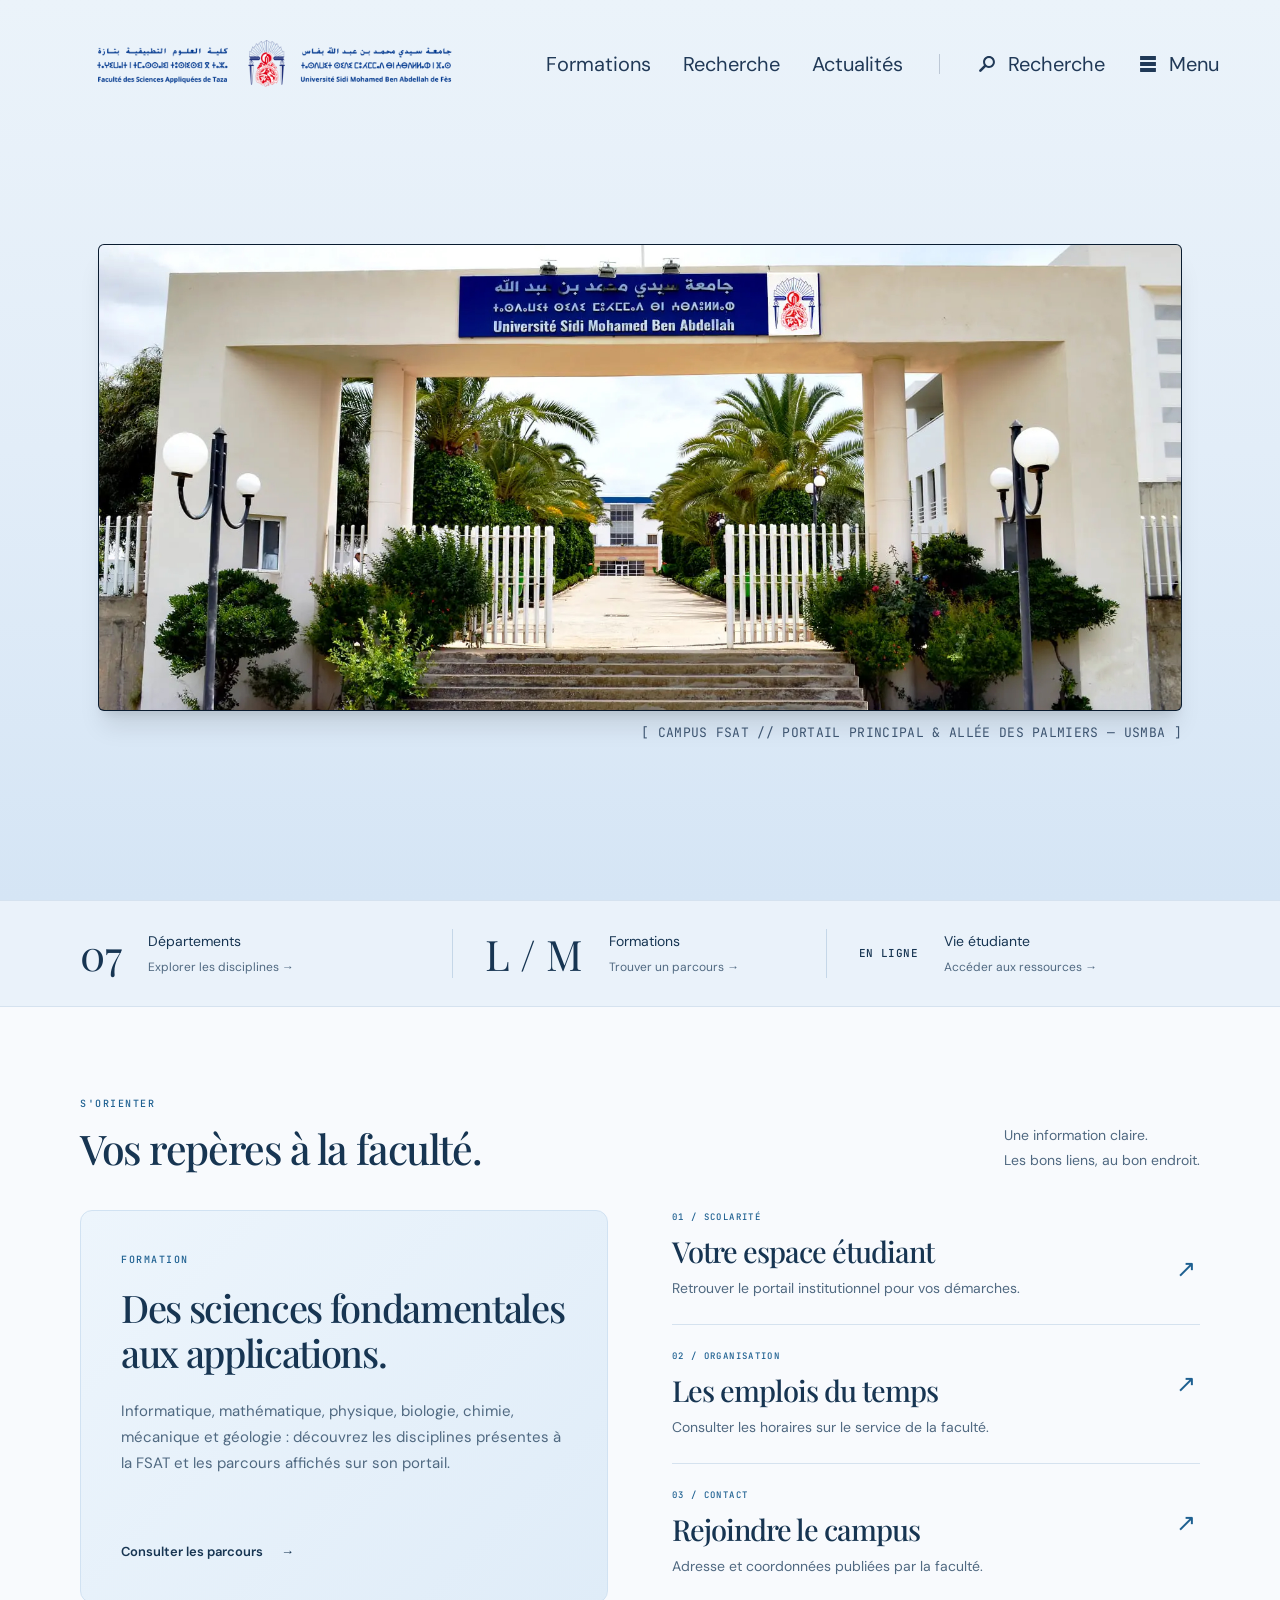
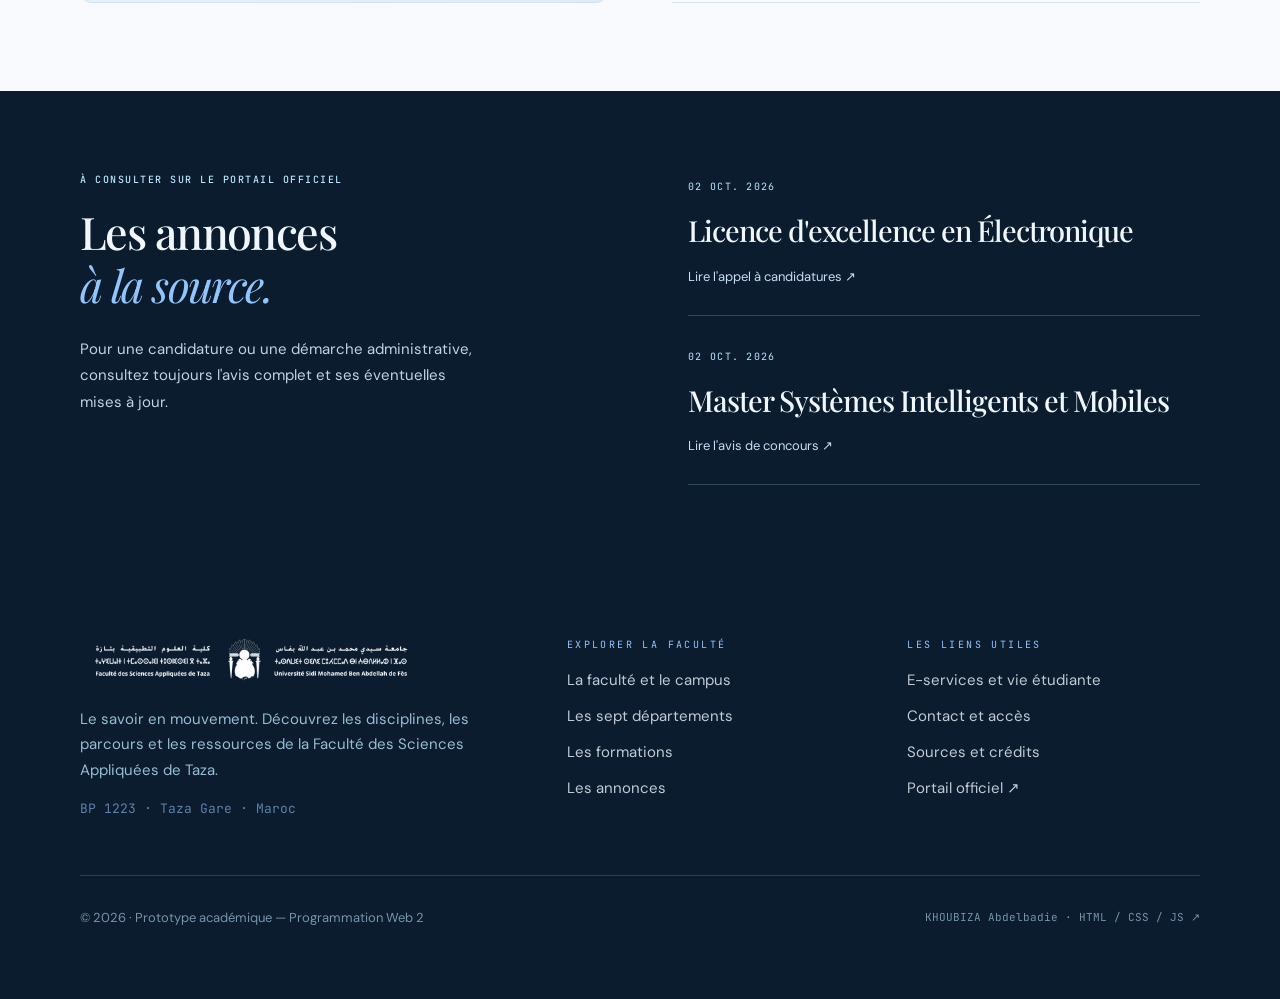
==== commit f3e5bfdb: "Reprendre les pages du prototype FSAT et harmoniser le design" ====
--- a/index.html
+++ b/index.html
@@ -9,6 +9,7 @@
   <link rel="icon" href="assets/favicon.svg" type="image/svg+xml">
   <link rel="stylesheet" href="assets/fonts.css">
   <link rel="stylesheet" href="assets/styles.css">
+  <link rel="stylesheet" href="assets/pages.css">
   <script src="assets/app.js" defer></script>
 </head>
 <body>
@@ -18,17 +19,17 @@
   <div class="site-shell">
    <header class="global-header" id="global-header">
     <div class="header-inner">
-     <a aria-label="Faculté des Sciences Appliquées de Taza - USMBA" class="brand" href="#accueil">
+     <a aria-label="Faculté des Sciences Appliquées de Taza - USMBA" class="brand" href="index.html">
       <img alt="FSAT - USMBA" class="brand-logo" src="assets/logo-fsat.png"/>
      </a>
      <nav class="primary-nav">
-      <a class="primary-link" href="#formations">
+      <a class="primary-link" href="formations.html">
        Formations
       </a>
-      <a class="primary-link" href="#recherche">
+      <a class="primary-link" href="faculte.html#departements">
        Recherche
       </a>
-      <a class="primary-link" href="#actualites">
+      <a class="primary-link" href="index.html#actualites">
        Actualités
       </a>
       <span aria-hidden="true" class="nav-divider">
@@ -128,88 +129,89 @@
        </div>
       </div>
      </div>
-     <nav class="menu-nav">
-      <a class="menu-link" href="#formations">
-       <span class="menu-link-title">
-        Formations &amp; Cursus
-        <span class="menu-link-rule">
-        </span>
-       </span>
-       <span aria-hidden="true" class="menu-link-arrow">
-        →
-       </span>
-      </a>
-      <a class="menu-link" href="#recherche">
-       <span class="menu-link-title">
-        Recherche &amp; Laboratoires
-        <span class="menu-link-rule">
-        </span>
-       </span>
-       <span aria-hidden="true" class="menu-link-arrow">
-        →
-       </span>
-      </a>
-      <a class="menu-link" href="#departements">
-       <span class="menu-link-title">
-        Départements Pédagogiques
-        <span class="menu-link-rule">
-        </span>
-       </span>
-       <span aria-hidden="true" class="menu-link-arrow">
-        →
-       </span>
-      </a>
-      <a class="menu-link" href="#campus">
-       <span class="menu-link-title">
-        Vie Estudiantine &amp; Campus
-        <span class="menu-link-rule">
-        </span>
-       </span>
-       <span aria-hidden="true" class="menu-link-arrow">
-        →
-       </span>
-      </a>
-      <a class="menu-link" href="#recherche">
-       <span class="menu-link-title">
-        Coopération &amp; Partenariats
-        <span class="menu-link-rule">
-        </span>
-       </span>
-       <span aria-hidden="true" class="menu-link-arrow">
-        →
-       </span>
-      </a>
-      <a class="menu-link" href="#services">
-       <span class="menu-link-title">
-        Bibliothèque &amp; Ressources
-        <span class="menu-link-rule">
-        </span>
-       </span>
-       <span aria-hidden="true" class="menu-link-arrow">
-        →
-       </span>
-      </a>
-      <a class="menu-link" href="#services">
-       <span class="menu-link-title">
-        Espace Étudiant
-        <span class="menu-link-rule">
-        </span>
-       </span>
-       <span aria-hidden="true" class="menu-link-arrow">
-        →
-       </span>
-      </a>
-      <a class="menu-link" href="#contact">
-       <span class="menu-link-title">
-        Contact &amp; Accès
-        <span class="menu-link-rule">
-        </span>
-       </span>
-       <span aria-hidden="true" class="menu-link-arrow">
-        →
-       </span>
-      </a>
-     </nav>
+<nav class="menu-nav">
+ <a class="menu-link" href="formations.html">
+  <span class="menu-link-title">
+   Formations &amp; Cursus
+   <span class="menu-link-rule">
+   </span>
+  </span>
+  <span aria-hidden="true" class="menu-link-arrow">
+   →
+  </span>
+ </a>
+ <a class="menu-link" href="faculte.html">
+  <span class="menu-link-title">
+   La faculté &amp; le campus
+   <span class="menu-link-rule">
+   </span>
+  </span>
+  <span aria-hidden="true" class="menu-link-arrow">
+   →
+  </span>
+ </a>
+ <a class="menu-link" href="faculte.html#departements">
+  <span class="menu-link-title">
+   Départements Pédagogiques
+   <span class="menu-link-rule">
+   </span>
+  </span>
+  <span aria-hidden="true" class="menu-link-arrow">
+   →
+  </span>
+ </a>
+ <a class="menu-link" href="services.html#etudiant">
+  <span class="menu-link-title">
+   Vie Étudiante &amp; Services
+   <span class="menu-link-rule">
+   </span>
+  </span>
+  <span aria-hidden="true" class="menu-link-arrow">
+   →
+  </span>
+ </a>
+ <a class="menu-link" href="index.html#actualites">
+  <span class="menu-link-title">
+   Actualités &amp; Annonces
+   <span class="menu-link-rule">
+   </span>
+  </span>
+  <span aria-hidden="true" class="menu-link-arrow">
+   →
+  </span>
+ </a>
+ <a class="menu-link" href="services.html#ressources">
+  <span class="menu-link-title">
+   Bibliothèque &amp; Ressources
+   <span class="menu-link-rule">
+   </span>
+  </span>
+  <span aria-hidden="true" class="menu-link-arrow">
+   →
+  </span>
+ </a>
+ <a class="menu-link" href="sources.html">
+  <span class="menu-link-title">
+   Sources &amp; Crédits
+   <span class="menu-link-rule">
+   </span>
+  </span>
+  <span aria-hidden="true" class="menu-link-arrow">
+   →
+  </span>
+ </a>
+ <a class="menu-link" href="contact.html">
+  <span class="menu-link-title">
+   Contact &amp; Accès
+   <span class="menu-link-rule">
+   </span>
+  </span>
+  <span aria-hidden="true" class="menu-link-arrow">
+   →
+  </span>
+ </a>
+</nav>
+
     </div>
     <div class="menu-right">
      <img alt="Bibliothèque universitaire" class="menu-photo" src="assets/menu-image.png"/>
@@ -223,7 +225,7 @@
        Pôle scientifique et technologique d'excellence de l'Université Sidi Mohamed Ben Abdellah. Découvrez les formations, laboratoires et innovations de la FSAT.
       </p>
       <div class="menu-cta-wrap">
-       <a class="menu-cta" href="#departements">
+       <a class="menu-cta" href="faculte.html#departements">
         <span class="menu-cta-label">
          Découvrir la Faculté des Sciences Appliquées
         </span>
@@ -235,7 +237,7 @@
      </div>
     </div>
    </div>
-   <main id="contenu">
+   <main id="contenu" tabindex="-1">
     <h1 class="sr-only">
      Portail de la Faculté des Sciences Appliquées de Taza — prototype académique
     </h1>
@@ -249,399 +251,41 @@
       </figcaption>
      </figure>
     </section>
-    <section class="news-section" id="actualites">
-     <div class="news-masthead">
-      <div class="news-heading">
-       <p class="eyebrow news-eyebrow">
-        [ RECHERCHE &amp; FORMATIONS D'EXCELLENCE // FSAT-USMBA ]
-       </p>
-       <h2 class="news-title">
-        Les Dépêches Académiques
-       </h2>
-      </div>
-      <p class="edition-label">
-       ÉDITION ACADÉMIQUE · TAZA · 2026/2027
-      </p>
-     </div>
-     <div class="news-grid">
-      <article class="lead-story" id="recherche">
-       <a class="story-link" href="#vision">
-        <div class="lead-media">
-         <img alt="Chercheur manipulant des tubes à essai en laboratoire." class="lead-image" src="assets/research.jpg"/>
-        </div>
-        <p class="eyebrow lead-eyebrow">
-         [ INNOVATION &amp; RECHERCHE APPLIQUÉE // FSAT TAZA ]
-        </p>
-        <h3 class="lead-title">
-         L'essor des sciences appliquées : avancées et nouveaux laboratoires
-        </h3>
-        <p class="lead-summary">
-         Au cœur de la province de Taza, la Faculté des Sciences Appliquées consolide ses programmes d'excellence en intelligence artificielle, biotechnologies et énergies renouvelables.
-        </p>
-        <p class="lead-byline">
-         Département d'Informatique &amp; Physique · Campus de Taza
-        </p>
-       </a>
-      </article>
-      <div class="dispatch-list" id="formations">
-       <article class="dispatch" id="excellence">
-        <a class="dispatch-link" href="#excellence">
-         <div class="dispatch-meta">
-          <span class="dispatch-number">
-           01
-          </span>
-          <p class="dispatch-reference">
-           [ EXCELLENCE // 2026.01 ]
-          </p>
-         </div>
-         <p class="dispatch-kicker">
-          Licence d'Excellence
-         </p>
-         <h3 class="dispatch-title">
-          Licence d'Excellence Électronique : formation intensive et débouchés
-         </h3>
-         <p class="dispatch-summary">
-          Un cursus sélectif préparant aux métiers de l'ingénierie moderne, des systèmes embarqués et de la recherche en microélectronique.
-         </p>
-         <p class="dispatch-byline">
-          Département de Physique · FSAT
-         </p>
-        </a>
-       </article>
-       <article class="dispatch" id="master">
-        <a class="dispatch-link" href="#master">
-         <div class="dispatch-meta">
-          <span class="dispatch-number">
-           02
-          </span>
-          <p class="dispatch-reference">
-           [ MASTER // 2026.02 ]
-          </p>
-         </div>
-         <p class="dispatch-kicker">
-          Master Spécialisé
-         </p>
-         <h3 class="dispatch-title">
-          Systèmes Intelligents &amp; Mobiles (SIM) : IA, IoT et Cloud Computing
-         </h3>
-         <p class="dispatch-summary">
-          Former les leaders technologiques aux architectures distribuées, au machine learning et à la cybersécurité.
-         </p>
-         <p class="dispatch-byline">
-          Département d'Informatique · FSAT
-         </p>
-        </a>
-       </article>
-       <article class="dispatch" id="doctorat">
-        <a class="dispatch-link" href="#doctorat">
-         <div class="dispatch-meta">
-          <span class="dispatch-number">
-           03
-          </span>
-          <p class="dispatch-reference">
-           [ DOCTORAT // 2026.03 ]
-          </p>
-         </div>
-         <p class="dispatch-kicker">
-          Études Doctorales
-         </p>
-         <h3 class="dispatch-title">
-          Recherche Doctorale &amp; CEDoc USMBA : inscriptions et thèses
-         </h3>
-         <p class="dispatch-summary">
-          Intégration au sein des équipes de recherche et accès aux plateformes d'analyse instrumentale et scientifique.
-         </p>
-         <p class="dispatch-byline">
-          Centre d'Études Doctorales · USMBA
-         </p>
-        </a>
-       </article>
-      </div>
-     </div>
-    </section>
-    <section class="vision" id="vision">
-     <img alt="" aria-hidden="true" class="vision-image" src="assets/vision.jpg"/>
-     <div class="vision-overlay">
-     </div>
-     <div class="vision-inner">
-      <div class="vision-content">
-       <p class="eyebrow vision-eyebrow">
-        [ VISION ACADÉMIQUE // SEC. 02 · FSAT ]
-       </p>
-       <h2 class="vision-title">
-        L'Excellence Scientifique au Service du Savoir
-       </h2>
-       <p class="vision-description">
-        La Faculté des Sciences Appliquées de Taza s'engage à former une nouvelle génération de scientifiques, d'ingénieurs et de chercheurs capables de répondre aux grands défis technologiques du XXIe siècle.
-       </p>
-       <figure class="vision-quote">
-        <blockquote class="vision-quote-text">
-         “L'innovation scientifique n'est pas seulement une découverte, c'est un engagement envers l'avenir.”
-        </blockquote>
-       </figure>
-       <a class="vision-cta" href="#departements">
-        Découvrir nos filières et départements
-        <span class="vision-cta-arrow">
-         →
-        </span>
-       </a>
-      </div>
-     </div>
-    </section>
-    <section class="departments-section" id="departements">
-     <div class="departments-grid">
-      <div class="departments-intro" id="campus">
-       <p class="eyebrow departments-eyebrow">
-        [ DÉPARTEMENTS PÉDAGOGIQUES // SEC. 03 ]
-       </p>
-       <h2 class="departments-title">
-        Sept Pôles d'Enseignement &amp; de Recherche
-       </h2>
-       <p class="departments-description">
-        La FSAT fédère sept départements spécialisés assurant un encadrement académique rigoureux et des formations accréditées en sciences fondamentales et appliquées.
-       </p>
-       <div class="departments-media">
-        <img alt="Bâtiments d'enseignement et laboratoires de la Faculté des Sciences Appliquées de Taza." class="departments-image" src="assets/faculte1.jpg"/>
-       </div>
-      </div>
-      <ul class="department-list">
-       <li class="department" id="departement-1">
-        <div class="department-content">
-         <div class="department-meta">
-          <span class="department-number">
-           01
-          </span>
-          <span class="department-label">
-           [ DÉPARTEMENT ]
-          </span>
-         </div>
-         <h3 class="department-name">
-          Informatique
-         </h3>
-         <p class="department-description">
-          Ingénierie des Systèmes d'Information, Data Science &amp; Master SIM
-         </p>
-        </div>
-        <span aria-hidden="true" class="department-arrow">
-         →
-        </span>
-       </li>
-       <li class="department" id="departement-2">
-        <div class="department-content">
-         <div class="department-meta">
-          <span class="department-number">
-           02
-          </span>
-          <span class="department-label">
-           [ DÉPARTEMENT ]
-          </span>
-         </div>
-         <h3 class="department-name">
-          Physique
-         </h3>
-         <p class="department-description">
-          Licence d'Excellence Électronique, Signaux &amp; Systèmes Énergétiques
-         </p>
-        </div>
-        <span aria-hidden="true" class="department-arrow">
-         →
-        </span>
-       </li>
-       <li class="department" id="departement-3">
-        <div class="department-content">
-         <div class="department-meta">
-          <span class="department-number">
-           03
-          </span>
-          <span class="department-label">
-           [ DÉPARTEMENT ]
-          </span>
-         </div>
-         <h3 class="department-name">
-          Mathématiques
-         </h3>
-         <p class="department-description">
-          Mathématiques Appliquées, Modélisation &amp; Calcul Scientifique
-         </p>
-        </div>
-        <span aria-hidden="true" class="department-arrow">
-         →
-        </span>
-       </li>
-       <li class="department" id="departement-4">
-        <div class="department-content">
-         <div class="department-meta">
-          <span class="department-number">
-           04
-          </span>
-          <span class="department-label">
-           [ DÉPARTEMENT ]
-          </span>
-         </div>
-         <h3 class="department-name">
-          Chimie &amp; Environnement
-         </h3>
-         <p class="department-description">
-          Sciences Chimiques, Analytique &amp; Traitement de l'Environnement
-         </p>
-        </div>
-        <span aria-hidden="true" class="department-arrow">
-         →
-        </span>
-       </li>
-       <li class="department" id="departement-5">
-        <div class="department-content">
-         <div class="department-meta">
-          <span class="department-number">
-           05
-          </span>
-          <span class="department-label">
-           [ DÉPARTEMENT ]
-          </span>
-         </div>
-         <h3 class="department-name">
-          Biologie &amp; Santé
-         </h3>
-         <p class="department-description">
-          Biotechnologies Appliquées, Microbiologie &amp; Santé Végétale
-         </p>
-        </div>
-        <span aria-hidden="true" class="department-arrow">
-         →
-        </span>
-       </li>
-       <li class="department" id="departement-6">
-        <div class="department-content">
-         <div class="department-meta">
-          <span class="department-number">
-           06
-          </span>
-          <span class="department-label">
-           [ DÉPARTEMENT ]
-          </span>
-         </div>
-         <h3 class="department-name">
-          Géologie &amp; Géomatique
-         </h3>
-         <p class="department-description">
-          Géosciences Appliquées, Ressources Hydriques &amp; Minérales
-         </p>
-        </div>
-        <span aria-hidden="true" class="department-arrow">
-         →
-        </span>
-       </li>
-       <li class="department" id="departement-7">
-        <div class="department-content">
-         <div class="department-meta">
-          <span class="department-number">
-           07
-          </span>
-          <span class="department-label">
-           [ DÉPARTEMENT ]
-          </span>
-         </div>
-         <h3 class="department-name">
-          Langues &amp; Communication
-         </h3>
-         <p class="department-description">
-          Soft Skills, Anglais Scientifique, Terminologie &amp; Carrières
-         </p>
-        </div>
-        <span aria-hidden="true" class="department-arrow">
-         →
-        </span>
-       </li>
-      </ul>
-     </div>
-    </section>
+<div class="portal-content">
+<section class="quick-strip"><div class="wrap quick-grid"><a href="faculte.html#departements"><span class="quick-number">07</span><span>Départements<br/><strong>Explorer les disciplines <span aria-hidden="true">→</span></strong></span></a><a href="formations.html"><span class="quick-number">L / M</span><span>Formations<br/><strong>Trouver un parcours <span aria-hidden="true">→</span></strong></span></a><a href="services.html"><span class="quick-number">EN LIGNE</span><span>Vie étudiante<br/><strong>Accéder aux ressources <span aria-hidden="true">→</span></strong></span></a></div></section>
+<section aria-labelledby="reperes-title" class="section wrap"><div class="section-head"><div><p class="eyebrow">S'ORIENTER</p><h2 id="reperes-title">Vos repères à la faculté.</h2></div><p>Une information claire.<br/>Les bons liens, au bon endroit.</p></div><div class="feature-grid"><article class="feature-main"><span class="eyebrow">FORMATION</span><h3>Des sciences fondamentales aux applications.</h3><p>Informatique, mathématique, physique, biologie, chimie, mécanique et géologie : découvrez les disciplines présentes à la FSAT et les parcours affichés sur son portail.</p><a class="text-link" href="formations.html">Consulter les parcours <span aria-hidden="true">→</span></a></article><div class="feature-list"><a href="services.html#etudiant"><span class="eyebrow">01 / SCOLARITÉ</span><h3>Votre espace étudiant</h3><p>Retrouver le portail institutionnel pour vos démarches.</p><span aria-hidden="true">↗</span></a><a href="services.html#emplois"><span class="eyebrow">02 / ORGANISATION</span><h3>Les emplois du temps</h3><p>Consulter les horaires sur le service de la faculté.</p><span aria-hidden="true">↗</span></a><a href="contact.html"><span class="eyebrow">03 / CONTACT</span><h3>Rejoindre le campus</h3><p>Adresse et coordonnées publiées par la faculté.</p><span aria-hidden="true">↗</span></a></div></div></section>
+<section class="dark-section" id="actualites"><div class="wrap split"><div><p class="eyebrow">À CONSULTER SUR LE PORTAIL OFFICIEL</p><h2>Les annonces<br/><em>à la source.</em></h2><p>Pour une candidature ou une démarche administrative, consultez toujours l'avis complet et ses éventuelles mises à jour.</p></div><div class="announcements"><a href="https://fsat.usmba.ac.ma/2026/10/02/licence-dexcellence-electronique/"><time datetime="2026-10-02">02 OCT. 2026</time><h3>Licence d'excellence en Électronique</h3><span>Lire l'appel à candidatures <span aria-hidden="true">↗</span></span></a><a href="https://fsat.usmba.ac.ma/2026/10/02/concours-dacces-au-cycle-master-specialise-systemes-intelligents-et-mobiles-sim/"><time datetime="2026-10-02">02 OCT. 2026</time><h3>Master Systèmes Intelligents et Mobiles</h3><span>Lire l'avis de concours <span aria-hidden="true">↗</span></span></a></div></div></section></div>
    </main>
    <footer class="footer" id="contact">
     <div class="footer-inner">
-     <div class="footer-grid" id="services">
+     <div class="footer-grid">
       <div class="footer-identity">
-       <div class="footer-brand">
-        <img alt="FSAT - USMBA" class="footer-logo" src="assets/logo-fsat.png"/>
-       </div>
-       <p class="footer-description">
-        Faculté des Sciences Appliquées de Taza — Établissement d'enseignement supérieur et de recherche scientifique relevant de l'Université Sidi Mohamed Ben Abdellah.
-       </p>
-       <p class="footer-address">
-        B.P. 1223, Taza-Gare, Maroc · Tél: +212 (0) 5 35 21 19 76
-       </p>
-      </div>
-      <div class="footer-formations">
-       <p class="footer-heading">
-        Formations &amp; Pôles
-       </p>
+       <a class="footer-brand" href="index.html" aria-label="Retour à l’accueil"><img class="footer-logo" src="assets/logo-fsat.png" alt="FSAT — Université Sidi Mohamed Ben Abdellah"></a>
+       <p class="footer-description">Le savoir en mouvement. Découvrez les disciplines, les parcours et les ressources de la Faculté des Sciences Appliquées de Taza.</p>
+       <p class="footer-address">BP 1223 · Taza Gare · Maroc</p>
+      </div>
+      <div>
+       <h2 class="footer-heading">Explorer la faculté</h2>
        <ul class="footer-links">
-        <li class="footer-link-item">
-         <a class="footer-link" href="#formations">
-          Licences d'Études Fondamentales
-         </a>
-        </li>
-        <li class="footer-link-item">
-         <a class="footer-link" href="#excellence">
-          Licences Professionnelles &amp; d'Excellence
-         </a>
-        </li>
-        <li class="footer-link-item">
-         <a class="footer-link" href="#master">
-          Masters de Recherche &amp; Spécialisés
-         </a>
-        </li>
-        <li class="footer-link-item">
-         <a class="footer-link" href="#doctorat">
-          Doctorat en Sciences Appliquées
-         </a>
-        </li>
-        <li class="footer-link-item">
-         <a class="footer-link" href="#formations">
-          Formation Continue &amp; Certifications
-         </a>
-        </li>
+        <li><a class="footer-link" href="faculte.html">La faculté et le campus</a></li>
+        <li><a class="footer-link" href="faculte.html#departements">Les sept départements</a></li>
+        <li><a class="footer-link" href="formations.html">Les formations</a></li>
+        <li><a class="footer-link" href="index.html#actualites">Les annonces</a></li>
        </ul>
       </div>
-      <div class="footer-services">
-       <p class="footer-heading">
-        Services &amp; Liens Rapides
-       </p>
+      <div>
+       <h2 class="footer-heading">Les liens utiles</h2>
        <ul class="footer-links">
-        <li class="footer-link-item">
-         <a class="footer-link" href="https://fsat.usmba.ac.ma/e-service/" rel="noopener noreferrer">
-          Espace Numérique de Travail (ENT)
-         </a>
-        </li>
-        <li class="footer-link-item">
-         <a class="footer-link" href="https://fsat.usmba.ac.ma/e-service/" rel="noopener noreferrer">
-          Bibliothèque Virtuelle USMBA
-         </a>
-        </li>
-        <li class="footer-link-item">
-         <a class="footer-link" href="#formations">
-          Plateforme des Examens &amp; Délibérations
-         </a>
-        </li>
-        <li class="footer-link-item">
-         <a class="footer-link" href="#campus">
-          Activités Culturelles &amp; Sportives
-         </a>
-        </li>
-        <li class="footer-link-item">
-         <a class="footer-link" href="#recherche">
-          Coopération &amp; Relations Internationales
-         </a>
-        </li>
+        <li><a class="footer-link" href="services.html">E-services et vie étudiante</a></li>
+        <li><a class="footer-link" href="contact.html">Contact et accès</a></li>
+        <li><a class="footer-link" href="sources.html">Sources et crédits</a></li>
+        <li><a class="footer-link" href="https://fsat.usmba.ac.ma/" rel="noopener noreferrer">Portail officiel ↗</a></li>
        </ul>
       </div>
      </div>
      <div class="footer-bottom">
-      <p class="footer-copyright">
-       © 2026 Faculté des Sciences Appliquées de Taza (FSAT) · USMBA. Tous droits réservés.
-      </p>
-      <p class="footer-signature">
-       CONÇU AVEC RIGUEUR ACADÉMIQUE · TAZA
-      </p>
+      <p>© 2026 · Prototype académique — Programmation Web 2</p>
+      <a class="footer-signature" href="https://github.com/Badie005/fsat-web2-html-css-js">KHOUBIZA Abdelbadie · HTML / CSS / JS ↗</a>
      </div>
     </div>
    </footer>
--- a/assets/styles.css
+++ b/assets/styles.css
@@ -233,6 +233,7 @@
 @media (max-width: 767px) {
   .global-header, .global-header.menu-is-open { padding: 24px 24px 20px; }
   .global-header.is-compressed { padding: 10px 24px; }
+  .global-header.is-compressed .brand { height: 36px; max-width: min(44vw, 230px); }
   .header-inner { gap: 12px; }
   .brand { height: 36px; max-width: min(48vw, 230px); }
   .brand-logo { max-width: 100%; }
--- a/assets/pages.css
+++ b/assets/pages.css
@@ -0,0 +1,202 @@
+/* Composants du portail : HTML et CSS classiques, harmonisés avec le hero. */
+.portal-content {
+  --ink: #173552;
+  --muted: #506981;
+  --line: #d5e2ef;
+  --pale: #eaf2fa;
+  --accent: #27688f;
+  color: var(--ink);
+  font: 16px/1.75 var(--sans);
+}
+.portal-content .wrap { width: min(1260px, 87.5%); margin-inline: auto; }
+.portal-content h1, .portal-content h2, .portal-content h3 { font-family: var(--serif); font-weight: 500; line-height: 1.18; letter-spacing: -.035em; }
+.portal-content h1 { font-size: clamp(44px, 5vw, 72px); }
+.portal-content h2 { font-size: clamp(32px, 3.2vw, 46px); }
+.portal-content h3 { font-size: 28px; }
+.portal-content h1 em, .portal-content h2 em { color: var(--accent); font-weight: 400; }
+.portal-content .eyebrow { display: block; margin-bottom: 18px; color: var(--blue); font: 500 10px/1.7 var(--mono); letter-spacing: .15em; text-transform: uppercase; }
+.portal-content .lead { max-width: 720px; color: var(--muted); font-size: 17px; line-height: 1.85; }
+.portal-content .small, .portal-content .source-note { color: var(--muted); font-size: 13px; line-height: 1.8; }
+.portal-content .source-note { max-width: 900px; margin-top: 30px; }
+.portal-content .source-note a, .portal-content .prose p a, .portal-content .source-list a { text-decoration: underline; text-underline-offset: 4px; }
+.portal-content a:hover { color: var(--blue); }
+.portal-content .section { padding-block: 88px; }
+.portal-content .section-tight { padding-top: 0; }
+.portal-content .section-head { display: flex; align-items: flex-end; justify-content: space-between; gap: 32px; margin-bottom: 38px; }
+.portal-content .section-head .eyebrow { margin-bottom: 12px; }
+.portal-content .section-head > p { color: var(--muted); font-size: 14px; }
+.portal-content .text-link { display: inline-flex; align-items: center; justify-content: space-between; gap: 18px; font: 600 13px/1.6 var(--sans); }
+.portal-content .text-link > span, .portal-content .button > span { flex-shrink: 0; transition: transform 180ms ease; }
+.portal-content .text-link:hover > span, .portal-content .button:hover > span { transform: translate(3px, -2px); }
+.portal-content .button { display: inline-flex; align-items: center; justify-content: space-between; gap: 24px; padding: 14px 20px; border: 1px solid var(--navy); border-radius: 7px; background: var(--navy); color: white; font: 600 13px/1.6 var(--sans); transition: background 180ms ease, box-shadow 180ms ease; }
+.portal-content .button:hover { background: var(--blue); color: white; box-shadow: 0 6px 18px rgb(11 37 69 / .12); }
+.portal-content .text-button { border: 0; padding: 10px 0; color: var(--blue); font-size: 13px; cursor: pointer; }
+.portal-content .text-button:hover { text-decoration: underline; text-underline-offset: 4px; }
+.portal-content .js-only { display: none; }
+.js .portal-content .js-only { display: flex; }
+
+/* Accueil : repères, services pratiques et annonces du prototype de référence. */
+.portal-content .quick-strip { border-block: 1px solid var(--line); background: #eaf2fa; }
+.portal-content .quick-grid { display: grid; grid-template-columns: repeat(3, 1fr); padding-block: 28px; }
+.portal-content .quick-grid > a { display: flex; align-items: center; gap: 26px; border-right: 1px solid #c5d7e8; padding-inline: 32px; font-size: 14px; }
+.portal-content .quick-grid > a:first-child { padding-left: 0; }
+.portal-content .quick-grid > a:last-child { border: 0; }
+.portal-content .quick-grid strong { color: var(--muted); font-size: 12px; font-weight: 400; }
+.portal-content .quick-number { font: 400 42px/1 var(--serif); white-space: nowrap; }
+.portal-content .quick-grid > a:last-child .quick-number { font: 500 11px/1.7 var(--mono); letter-spacing: .04em; }
+.portal-content .feature-grid { display: grid; grid-template-columns: 1fr 1fr; gap: 64px; }
+.portal-content .feature-main { display: flex; flex-direction: column; align-items: flex-start; min-height: 388px; padding: 40px; border: 1px solid #d1e2f2; border-radius: 12px; background: linear-gradient(135deg, #edf5fc, #dfecf8); }
+.portal-content .feature-main h3 { max-width: 450px; margin-bottom: 22px; font-size: 38px; }
+.portal-content .feature-main p:not(.eyebrow) { max-width: 450px; margin-bottom: 28px; color: var(--muted); font-size: 15px; }
+.portal-content .feature-main .text-link { margin-top: auto; }
+.portal-content .feature-list > a { position: relative; display: block; padding: 24px 42px 24px 0; border-bottom: 1px solid var(--line); }
+.portal-content .feature-list > a:first-child { padding-top: 0; }
+.portal-content .feature-list .eyebrow { margin-bottom: 8px; font-size: 9px; }
+.portal-content .feature-list h3 { margin-bottom: 8px; font-size: 29px; }
+.portal-content .feature-list p { color: var(--muted); font-size: 14px; }
+.portal-content .feature-list > a > span:last-child { position: absolute; top: 38px; right: 4px; color: var(--blue); font-size: 24px; }
+.portal-content .dark-section { padding-block: 80px; background: var(--midnight); color: var(--ice); }
+.portal-content .split { display: grid; grid-template-columns: 1fr 1fr; gap: 96px; }
+.portal-content .dark-section .eyebrow { color: var(--pale-blue); }
+.portal-content .dark-section h2 { margin-bottom: 24px; font-size: clamp(40px, 3.5vw, 52px); }
+.portal-content .dark-section h2 em { color: var(--light-blue); }
+.portal-content .dark-section .split > div > p:last-child { max-width: 400px; color: #bfd3e8; font-size: 15px; }
+.portal-content .announcements > a { display: block; padding: 25px 0; border-bottom: 1px solid rgb(186 230 253 / .22); }
+.portal-content .announcements > a:first-child { padding-top: 0; }
+.portal-content .announcements time { color: var(--pale-blue); font: 10px/1.7 var(--mono); letter-spacing: .13em; }
+.portal-content .announcements h3 { margin: 14px 0; font-size: 29px; }
+.portal-content .announcements > a > span { color: #c5def5; font-size: 13px; }
+.portal-content .announcements > a:hover { color: var(--light-blue); }
+
+/* Pages intérieures : même hiérarchie et même rythme que la référence. */
+.portal-content .page-intro { padding-top: 148px; padding-bottom: 56px; }
+.portal-content .page-intro h1 { margin-bottom: 25px; }
+.portal-content .breadcrumbs { display: flex; align-items: center; gap: 14px; margin-bottom: 34px; color: var(--muted); font-size: 12px; }
+.portal-content .breadcrumbs > span[aria-hidden] { color: #93afc7; }
+.portal-content .breadcrumbs > span[aria-current] { color: var(--navy); }
+.portal-content .campus-band img { width: 100%; height: 380px; border-radius: 12px; object-fit: cover; object-position: center 53%; }
+.portal-content .campus-band figcaption { margin-top: 14px; color: var(--muted); font: 11px/1.7 var(--mono); }
+.portal-content .department-grid { display: grid; grid-template-columns: repeat(4, 1fr); border-top: 1px solid var(--line); border-left: 1px solid var(--line); border-radius: 12px; overflow: hidden; background: white; }
+.portal-content .department-grid > article, .portal-content .department-cta { min-width: 0; min-height: 248px; padding: 30px 28px; border-right: 1px solid var(--line); border-bottom: 1px solid var(--line); transition: background 180ms ease; }
+.portal-content .department-grid > article:hover { background: #f0f6fc; }
+.portal-content .index-number { display: block; margin-bottom: 25px; color: var(--blue); font: 400 28px/1 var(--serif); }
+.portal-content .department-grid h3 { margin-bottom: 17px; font-size: 27px; overflow-wrap: anywhere; }
+.portal-content .department-grid p { color: var(--muted); font-size: 14px; }
+.portal-content .department-cta { background: var(--navy); color: var(--ice); }
+.portal-content .department-cta .eyebrow { color: var(--pale-blue); }
+.portal-content .department-cta .text-link { margin-top: 18px; color: var(--ice); }
+.portal-content .department-cta:hover { background: var(--blue); color: white; }
+.portal-content .catalogue-head { display: flex; align-items: center; justify-content: space-between; gap: 24px; margin-bottom: 28px; }
+.portal-content .catalogue-head h2 { font-size: 34px; }
+.portal-content .catalogue-head p { color: var(--muted); font-size: 13px; }
+.portal-content .filters { align-items: flex-end; gap: 24px; margin-bottom: 30px; padding: 26px; border: 1px solid #d6e4f2; border-radius: 12px; background: var(--pale); }
+.portal-content .filters > div:first-child { flex: 1; min-width: 0; }
+.portal-content .filters > div:nth-child(2) { width: 235px; }
+.portal-content label { display: block; margin-bottom: 8px; color: var(--ink); font-size: 13px; font-weight: 600; }
+.portal-content input, .portal-content select { width: 100%; min-height: 48px; padding: 11px 14px; border: 1px solid #bdd0e2; border-radius: 6px; background: white; color: var(--ink); font: 14px/1.6 var(--sans); }
+.portal-content input::placeholder { color: #71849a; }
+.portal-content select { appearance: auto; }
+.portal-content .formation-grid, .portal-content .service-grid { display: grid; grid-template-columns: repeat(3, 1fr); gap: 24px; }
+.portal-content .formation-card { display: flex; flex-direction: column; align-items: flex-start; min-width: 0; min-height: 295px; padding: 32px; border: 1px solid var(--line); border-radius: 12px; background: #fff; transition: border-color 180ms ease, box-shadow 180ms ease, transform 180ms ease; }
+.portal-content .formation-card:hover { border-color: #abc8e3; box-shadow: 0 10px 30px rgb(11 37 69 / .055); transform: translateY(-3px); }
+.portal-content .formation-card .eyebrow { max-width: 100%; padding: 5px 9px; border-radius: 4px; background: #eaf3fc; font-size: 9px; letter-spacing: .1em; }
+.portal-content .formation-card[data-cycle="excellence"] .eyebrow { background: #dceafb; }
+.portal-content .formation-card[data-cycle="master"] .eyebrow { background: var(--navy); color: #e2effd; }
+.portal-content .formation-card h3 { margin-bottom: 16px; font-size: 27px; line-height: 1.25; overflow-wrap: anywhere; }
+.portal-content .formation-card p:not(.eyebrow) { margin-bottom: 28px; color: var(--muted); font-size: 14px; }
+.portal-content .formation-card .text-link { margin-top: auto; color: var(--blue); font-size: 12px; }
+.portal-content .empty-state { padding: 42px 30px; border: 1px dashed #b8cfe5; border-radius: 12px; background: var(--pale); text-align: center; }
+.portal-content .empty-state p { margin: 14px 0 24px; color: var(--muted); }
+.portal-content .service-card { display: flex; flex-direction: column; align-items: flex-start; min-width: 0; min-height: 360px; padding: 32px; border: 1px solid var(--line); border-radius: 12px; background: #fff; }
+.portal-content .service-card h2 { margin-bottom: 20px; font-size: 30px; line-height: 1.2; }
+.portal-content .service-card p:not(.eyebrow) { margin-bottom: 28px; color: var(--muted); font-size: 15px; }
+.portal-content .service-card > a { margin-top: auto; }
+.portal-content .service-help { border-color: var(--navy); background: linear-gradient(145deg, var(--navy), #153f66); color: var(--ice); }
+.portal-content .service-help .eyebrow, .portal-content .service-help p:not(.eyebrow) { color: #bfd9f0; }
+.portal-content .service-help a:hover { color: var(--light-blue); }
+.portal-content .contact-grid { display: grid; grid-template-columns: 1.2fr 1fr; gap: 90px; }
+.portal-content .contact-details > article { padding-block: 30px; border-bottom: 1px solid var(--line); }
+.portal-content .contact-details > article:first-child { padding-top: 0; }
+.portal-content .contact-details h2 { margin-bottom: 18px; font-size: 32px; }
+.portal-content address { margin-bottom: 24px; color: var(--muted); font-style: normal; }
+.portal-content .contact-value { font: 400 clamp(22px, 2vw, 28px)/1.5 var(--sans); letter-spacing: -.025em; overflow-wrap: anywhere; }
+.portal-content .contact-aside { align-self: flex-start; padding: 36px; border: 1px solid #d1e1f1; border-radius: 12px; background: linear-gradient(140deg, #ebf4fd, #e3effa); }
+.portal-content .contact-aside h2 { margin-bottom: 22px; font-size: 37px; }
+.portal-content .contact-aside > p:not(.eyebrow) { margin-bottom: 26px; color: var(--muted); font-size: 15px; }
+.portal-content .contact-aside hr { margin-block: 30px; border-top: 1px solid #c3d7e9; }
+.portal-content .contact-aside > p.small { margin-bottom: 0; font-size: 13px; }
+.portal-content .prose { max-width: 860px; margin-left: 6.25%; }
+.portal-content .prose h2 { margin: 36px 0 18px; font-size: 32px; }
+.portal-content .prose h2:first-child { margin-top: 0; }
+.portal-content .prose p, .portal-content .source-list { margin-bottom: 24px; color: var(--muted); font-size: 16px; line-height: 1.9; }
+.portal-content .source-list { padding-left: 22px; list-style: disc; }
+.portal-content .source-list li { padding-left: 5px; margin-bottom: 14px; }
+.portal-content .source-list a { color: var(--blue); }
+.portal-content .prose > .text-link { margin-top: 18px; }
+.footer-brand { display: block; }
+.footer-signature:hover { color: var(--ice); }
+.mega-menu :focus-visible { outline-color: var(--light-blue); }
+
+@media (max-width: 1100px) {
+  .portal-content .feature-grid { gap: 38px; }
+  .portal-content .split { gap: 55px; }
+  .portal-content .department-grid { grid-template-columns: repeat(2, 1fr); }
+  .portal-content .formation-grid, .portal-content .service-grid { grid-template-columns: repeat(2, 1fr); }
+  .portal-content .contact-grid { gap: 38px; }
+  .portal-content .formation-card, .portal-content .service-card { padding: 28px; }
+}
+@media (max-width: 700px) {
+  .portal-content .wrap { width: calc(100% - 40px); }
+  .portal-content .section { padding-block: 50px; }
+  .portal-content .section-tight { padding-top: 0; }
+  .portal-content .eyebrow { font-size: 9px; letter-spacing: .1em; }
+  .portal-content .lead { font-size: 16px; }
+  .portal-content .section-head { display: block; margin-bottom: 30px; }
+  .portal-content .section-head > p, .portal-content .section-head > a { margin-top: 20px; }
+  .portal-content .quick-grid { grid-template-columns: 1fr; padding-block: 0; }
+  .portal-content .quick-grid > a { gap: 25px; padding: 22px 0; border-right: 0; border-bottom: 1px solid #c5d7e8; }
+  .portal-content .quick-grid > a:first-child { padding-left: 0; }
+  .portal-content .quick-number { min-width: 90px; font-size: 36px; }
+  .portal-content .quick-grid > a:last-child .quick-number { font-size: 10px; }
+  .portal-content .feature-grid, .portal-content .split { grid-template-columns: 1fr; gap: 36px; }
+  .portal-content .feature-main { min-height: 370px; padding: 28px; }
+  .portal-content .feature-main h3 { font-size: 34px; }
+  .portal-content .feature-list h3 { font-size: 28px; }
+  .portal-content .feature-list > a:first-child { padding-top: 22px; }
+  .portal-content .dark-section { padding-block: 55px; }
+  .portal-content .announcements h3 { font-size: 28px; }
+  .portal-content .page-intro { padding-top: 112px; padding-bottom: 38px; }
+  .portal-content .page-intro h1 { font-size: clamp(41px, 10vw, 48px); }
+  .portal-content .breadcrumbs { margin-bottom: 26px; font-size: 11px; }
+  .portal-content .campus-band img { height: 235px; }
+  .portal-content .department-grid > article, .portal-content .department-cta { min-height: 255px; padding: 23px 18px; }
+  .portal-content .department-grid h3 { font-size: 23px; }
+  .portal-content .department-grid p { font-size: 13px; }
+  .portal-content .department-cta .text-link { gap: 10px; font-size: 12px; }
+  .portal-content .catalogue-head { display: block; }
+  .portal-content .catalogue-head h2 { margin-bottom: 12px; font-size: 31px; }
+  .portal-content .filters { flex-direction: column; align-items: stretch; gap: 18px; padding: 22px; }
+  .portal-content .filters > div:nth-child(2) { width: 100%; }
+  .portal-content .text-button { align-self: flex-start; padding: 0; }
+  .portal-content .formation-grid, .portal-content .service-grid { grid-template-columns: 1fr; gap: 20px; }
+  .portal-content .formation-card { min-height: 260px; }
+  .portal-content .service-card { min-height: 335px; }
+  .portal-content .contact-grid { grid-template-columns: 1fr; gap: 38px; }
+  .portal-content .contact-aside { padding: 28px; }
+  .portal-content .contact-aside h2 { font-size: 33px; }
+  .portal-content .button { gap: 16px; padding: 13px 17px; font-size: 12px; }
+  .portal-content .prose { margin-left: 20px; }
+  .portal-content .prose h2 { font-size: 29px; }
+  .portal-content .prose p, .portal-content .source-list { font-size: 15px; }
+}
+@media (max-width: 360px) {
+  .portal-content .department-grid { grid-template-columns: 1fr; }
+  .portal-content .department-grid > article, .portal-content .department-cta { min-height: 0; padding: 28px; }
+  .portal-content .department-grid h3 { font-size: 27px; }
+}
+@media print {
+  .portal-content .page-intro { padding-top: 24px; }
+  .portal-content .filters { display: none; }
+  .portal-content .formation-card, .portal-content .service-card, .portal-content .department-grid > article { break-inside: avoid; }
+  .portal-content .dark-section { background: white; color: var(--ink); }
+}
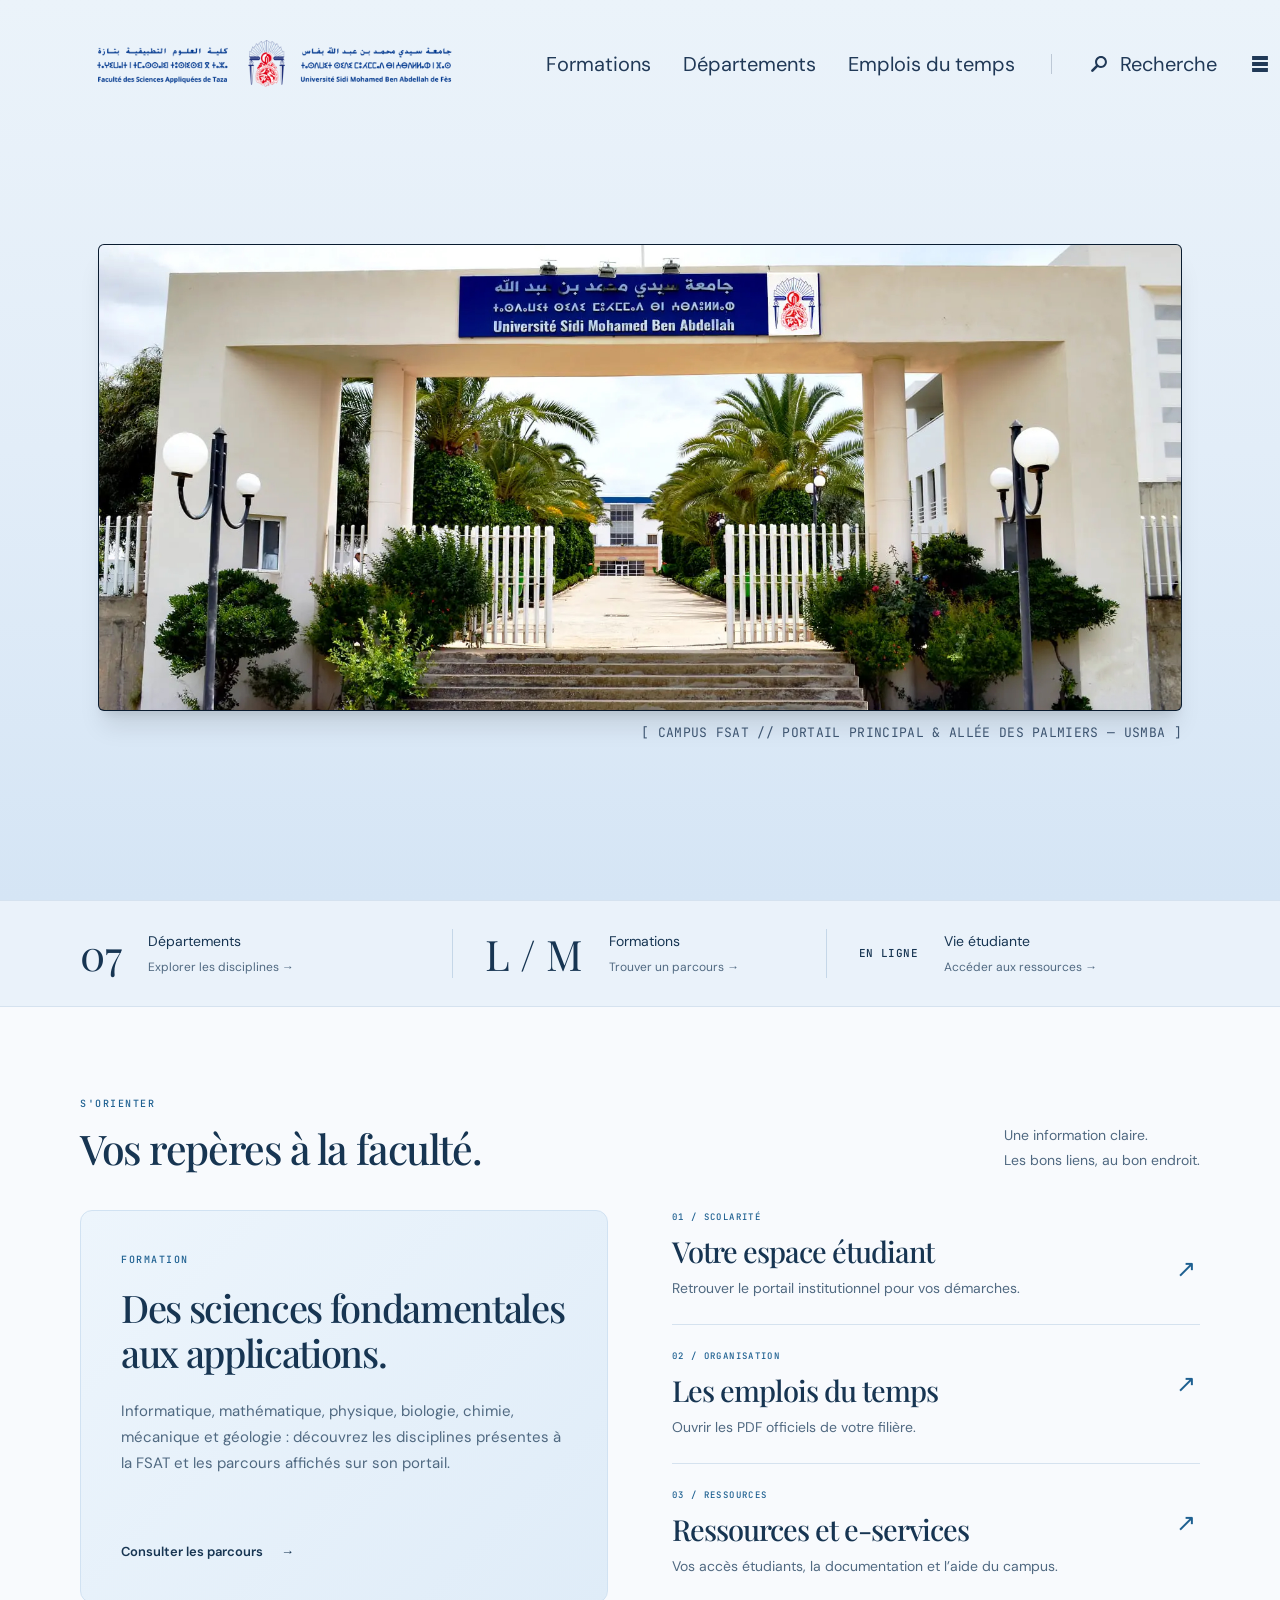
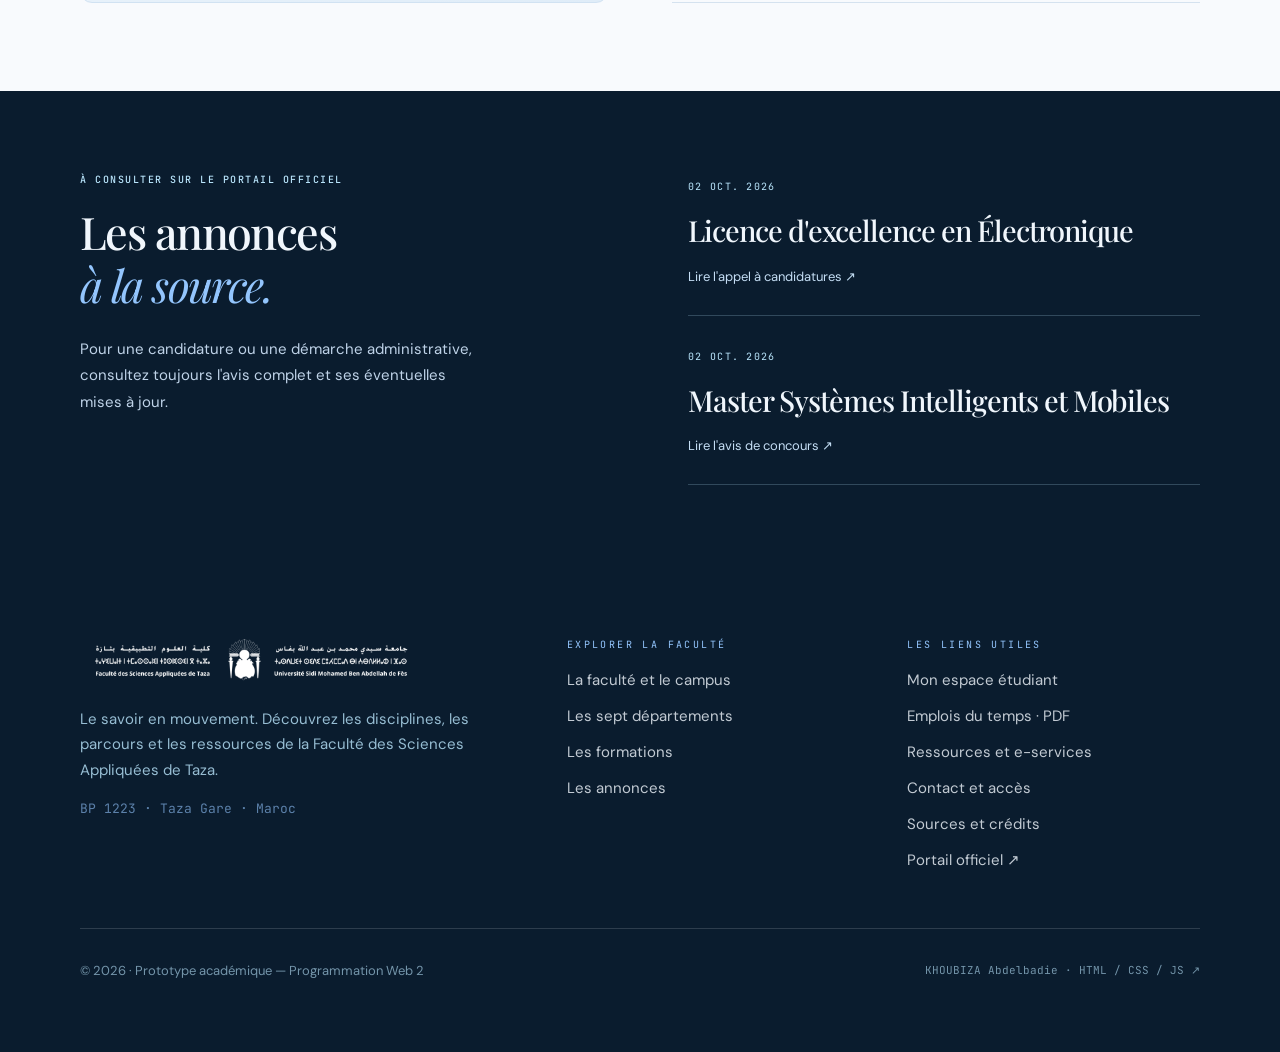
==== commit d3ae7419: "Enrichir les départements, les horaires PDF et les ressources FSAT" ====
--- a/index.html
+++ b/index.html
@@ -10,6 +10,7 @@
   <link rel="stylesheet" href="assets/fonts.css">
   <link rel="stylesheet" href="assets/styles.css">
   <link rel="stylesheet" href="assets/pages.css">
+  <link rel="stylesheet" href="assets/etudiants.css">
   <script src="assets/app.js" defer></script>
 </head>
 <body>
@@ -27,10 +28,10 @@
        Formations
       </a>
       <a class="primary-link" href="faculte.html#departements">
-       Recherche
+       Départements
       </a>
-      <a class="primary-link" href="index.html#actualites">
-       Actualités
+      <a class="primary-link" href="emplois-du-temps.html">
+       Emplois du temps
       </a>
       <span aria-hidden="true" class="nav-divider">
       </span>
@@ -129,87 +130,16 @@
        </div>
       </div>
      </div>
-<nav class="menu-nav">
- <a class="menu-link" href="formations.html">
-  <span class="menu-link-title">
-   Formations &amp; Cursus
-   <span class="menu-link-rule">
-   </span>
-  </span>
-  <span aria-hidden="true" class="menu-link-arrow">
-   →
-  </span>
- </a>
- <a class="menu-link" href="faculte.html">
-  <span class="menu-link-title">
-   La faculté &amp; le campus
-   <span class="menu-link-rule">
-   </span>
-  </span>
-  <span aria-hidden="true" class="menu-link-arrow">
-   →
-  </span>
- </a>
- <a class="menu-link" href="faculte.html#departements">
-  <span class="menu-link-title">
-   Départements Pédagogiques
-   <span class="menu-link-rule">
-   </span>
-  </span>
-  <span aria-hidden="true" class="menu-link-arrow">
-   →
-  </span>
- </a>
- <a class="menu-link" href="services.html#etudiant">
-  <span class="menu-link-title">
-   Vie Étudiante &amp; Services
-   <span class="menu-link-rule">
-   </span>
-  </span>
-  <span aria-hidden="true" class="menu-link-arrow">
-   →
-  </span>
- </a>
- <a class="menu-link" href="index.html#actualites">
-  <span class="menu-link-title">
-   Actualités &amp; Annonces
-   <span class="menu-link-rule">
-   </span>
-  </span>
-  <span aria-hidden="true" class="menu-link-arrow">
-   →
-  </span>
- </a>
- <a class="menu-link" href="services.html#ressources">
-  <span class="menu-link-title">
-   Bibliothèque &amp; Ressources
-   <span class="menu-link-rule">
-   </span>
-  </span>
-  <span aria-hidden="true" class="menu-link-arrow">
-   →
-  </span>
- </a>
- <a class="menu-link" href="sources.html">
-  <span class="menu-link-title">
-   Sources &amp; Crédits
-   <span class="menu-link-rule">
-   </span>
-  </span>
-  <span aria-hidden="true" class="menu-link-arrow">
-   →
-  </span>
- </a>
- <a class="menu-link" href="contact.html">
-  <span class="menu-link-title">
-   Contact &amp; Accès
-   <span class="menu-link-rule">
-   </span>
-  </span>
-  <span aria-hidden="true" class="menu-link-arrow">
-   →
-  </span>
- </a>
+<nav class="menu-nav" aria-label="Toutes les rubriques">
+<a class="menu-link" href="formations.html"><span class="menu-link-title">Formations<span class="menu-link-rule"></span></span><span aria-hidden="true" class="menu-link-arrow">↗</span></a>
+<a class="menu-link" href="faculte.html"><span class="menu-link-title">La faculté<span class="menu-link-rule"></span></span><span aria-hidden="true" class="menu-link-arrow">↗</span></a>
+<a class="menu-link" href="faculte.html#departements"><span class="menu-link-title">Départements<span class="menu-link-rule"></span></span><span aria-hidden="true" class="menu-link-arrow">↗</span></a>
+<a class="menu-link" href="emplois-du-temps.html"><span class="menu-link-title">Emplois du temps<span class="menu-link-rule"></span></span><span aria-hidden="true" class="menu-link-arrow">↗</span></a>
+<a class="menu-link" href="services.html"><span class="menu-link-title">Mon espace étudiant<span class="menu-link-rule"></span></span><span aria-hidden="true" class="menu-link-arrow">↗</span></a>
+<a class="menu-link" href="ressources.html"><span class="menu-link-title">Ressources &amp; e-services<span class="menu-link-rule"></span></span><span aria-hidden="true" class="menu-link-arrow">↗</span></a>
+<a class="menu-link" href="index.html#actualites"><span class="menu-link-title">Actualités<span class="menu-link-rule"></span></span><span aria-hidden="true" class="menu-link-arrow">↗</span></a>
+<a class="menu-link" href="contact.html"><span class="menu-link-title">Contact<span class="menu-link-rule"></span></span><span aria-hidden="true" class="menu-link-arrow">↗</span></a>
+<a class="menu-link" href="sources.html"><span class="menu-link-title">Sources &amp; crédits<span class="menu-link-rule"></span></span><span aria-hidden="true" class="menu-link-arrow">↗</span></a>
 </nav>
 
     </div>
@@ -222,7 +152,7 @@
        Excellence Académique &amp; Recherche
       </h2>
       <p class="menu-teaser-description">
-       Pôle scientifique et technologique d'excellence de l'Université Sidi Mohamed Ben Abdellah. Découvrez les formations, laboratoires et innovations de la FSAT.
+       Parcours, responsables pédagogiques, emplois du temps et ressources : les repères utiles pour vivre et étudier à la FSAT.
       </p>
       <div class="menu-cta-wrap">
        <a class="menu-cta" href="faculte.html#departements">
@@ -252,8 +182,8 @@
      </figure>
     </section>
 <div class="portal-content">
-<section class="quick-strip"><div class="wrap quick-grid"><a href="faculte.html#departements"><span class="quick-number">07</span><span>Départements<br/><strong>Explorer les disciplines <span aria-hidden="true">→</span></strong></span></a><a href="formations.html"><span class="quick-number">L / M</span><span>Formations<br/><strong>Trouver un parcours <span aria-hidden="true">→</span></strong></span></a><a href="services.html"><span class="quick-number">EN LIGNE</span><span>Vie étudiante<br/><strong>Accéder aux ressources <span aria-hidden="true">→</span></strong></span></a></div></section>
-<section aria-labelledby="reperes-title" class="section wrap"><div class="section-head"><div><p class="eyebrow">S'ORIENTER</p><h2 id="reperes-title">Vos repères à la faculté.</h2></div><p>Une information claire.<br/>Les bons liens, au bon endroit.</p></div><div class="feature-grid"><article class="feature-main"><span class="eyebrow">FORMATION</span><h3>Des sciences fondamentales aux applications.</h3><p>Informatique, mathématique, physique, biologie, chimie, mécanique et géologie : découvrez les disciplines présentes à la FSAT et les parcours affichés sur son portail.</p><a class="text-link" href="formations.html">Consulter les parcours <span aria-hidden="true">→</span></a></article><div class="feature-list"><a href="services.html#etudiant"><span class="eyebrow">01 / SCOLARITÉ</span><h3>Votre espace étudiant</h3><p>Retrouver le portail institutionnel pour vos démarches.</p><span aria-hidden="true">↗</span></a><a href="services.html#emplois"><span class="eyebrow">02 / ORGANISATION</span><h3>Les emplois du temps</h3><p>Consulter les horaires sur le service de la faculté.</p><span aria-hidden="true">↗</span></a><a href="contact.html"><span class="eyebrow">03 / CONTACT</span><h3>Rejoindre le campus</h3><p>Adresse et coordonnées publiées par la faculté.</p><span aria-hidden="true">↗</span></a></div></div></section>
+<section class="quick-strip"><div class="wrap quick-grid"><a href="faculte.html#departements"><span class="quick-number">07</span><span>Départements<br/><strong>Explorer les disciplines <span aria-hidden="true">→</span></strong></span></a><a href="formations.html"><span class="quick-number">L / M</span><span>Formations<br/><strong>Trouver un parcours <span aria-hidden="true">→</span></strong></span></a><a href="ressources.html"><span class="quick-number">EN LIGNE</span><span>Vie étudiante<br/><strong>Accéder aux ressources <span aria-hidden="true">→</span></strong></span></a></div></section>
+<section aria-labelledby="reperes-title" class="section wrap"><div class="section-head"><div><p class="eyebrow">S'ORIENTER</p><h2 id="reperes-title">Vos repères à la faculté.</h2></div><p>Une information claire.<br/>Les bons liens, au bon endroit.</p></div><div class="feature-grid"><article class="feature-main"><span class="eyebrow">FORMATION</span><h3>Des sciences fondamentales aux applications.</h3><p>Informatique, mathématique, physique, biologie, chimie, mécanique et géologie : découvrez les disciplines présentes à la FSAT et les parcours affichés sur son portail.</p><a class="text-link" href="formations.html">Consulter les parcours <span aria-hidden="true">→</span></a></article><div class="feature-list"><a href="services.html#etudiant"><span class="eyebrow">01 / SCOLARITÉ</span><h3>Votre espace étudiant</h3><p>Retrouver le portail institutionnel pour vos démarches.</p><span aria-hidden="true">↗</span></a><a href="emplois-du-temps.html"><span class="eyebrow">02 / ORGANISATION</span><h3>Les emplois du temps</h3><p>Ouvrir les PDF officiels de votre filière.</p><span aria-hidden="true">↗</span></a><a href="ressources.html"><span class="eyebrow">03 / RESSOURCES</span><h3>Ressources et e-services</h3><p>Vos accès étudiants, la documentation et l’aide du campus.</p><span aria-hidden="true">↗</span></a></div></div></section>
 <section class="dark-section" id="actualites"><div class="wrap split"><div><p class="eyebrow">À CONSULTER SUR LE PORTAIL OFFICIEL</p><h2>Les annonces<br/><em>à la source.</em></h2><p>Pour une candidature ou une démarche administrative, consultez toujours l'avis complet et ses éventuelles mises à jour.</p></div><div class="announcements"><a href="https://fsat.usmba.ac.ma/2026/10/02/licence-dexcellence-electronique/"><time datetime="2026-10-02">02 OCT. 2026</time><h3>Licence d'excellence en Électronique</h3><span>Lire l'appel à candidatures <span aria-hidden="true">↗</span></span></a><a href="https://fsat.usmba.ac.ma/2026/10/02/concours-dacces-au-cycle-master-specialise-systemes-intelligents-et-mobiles-sim/"><time datetime="2026-10-02">02 OCT. 2026</time><h3>Master Systèmes Intelligents et Mobiles</h3><span>Lire l'avis de concours <span aria-hidden="true">↗</span></span></a></div></div></section></div>
    </main>
    <footer class="footer" id="contact">
@@ -276,7 +206,9 @@
       <div>
        <h2 class="footer-heading">Les liens utiles</h2>
        <ul class="footer-links">
-        <li><a class="footer-link" href="services.html">E-services et vie étudiante</a></li>
+        <li><a class="footer-link" href="services.html">Mon espace étudiant</a></li>
+        <li><a class="footer-link" href="emplois-du-temps.html">Emplois du temps · PDF</a></li>
+        <li><a class="footer-link" href="ressources.html">Ressources et e-services</a></li>
         <li><a class="footer-link" href="contact.html">Contact et accès</a></li>
         <li><a class="footer-link" href="sources.html">Sources et crédits</a></li>
         <li><a class="footer-link" href="https://fsat.usmba.ac.ma/" rel="noopener noreferrer">Portail officiel ↗</a></li>
--- a/assets/etudiants.css
+++ b/assets/etudiants.css
@@ -0,0 +1,142 @@
+/* Pages étudiantes : mêmes typographies et couleurs que la maquette Figma. */
+.portal-content .breadcrumbs { flex-wrap: wrap; }
+.portal-content [id] { scroll-margin-top: 105px; }
+.portal-content .department-grid > article { display: flex; flex-direction: column; align-items: flex-start; }
+.portal-content .department-grid .department-head { margin: 20px 0 14px; font-size: 12px; }
+.portal-content .department-grid .text-link { margin-top: auto; padding-top: 10px; color: var(--blue); font-size: 12px; }
+.menu-link { font-size: clamp(26px, 2.5vw, 36px); padding-block: 16px; line-height: 1.15; gap: 12px; }
+.menu-link:nth-child(9) { --menu-delay: 480ms; }
+.portal-content .department-banner { display: grid; grid-template-columns: 190px 1fr 330px; gap: 38px; padding: 40px; border: 1px solid var(--line); border-radius: 14px; background: linear-gradient(120deg, #e8f2fb, #f8fbff); }
+.portal-content .discipline-mark { position: relative; display: grid; align-self: center; place-items: center; height: 170px; overflow: hidden; }
+.portal-content .discipline-mark > span { z-index: 1; color: var(--blue); font: 400 35px/1 var(--serif); letter-spacing: -.04em; }
+.portal-content .orbit { position: absolute; width: 165px; height: 165px; border: 1px solid #aac4db; border-radius: 50%; }
+.portal-content .orbit-one { transform: scaleX(.55) rotate(35deg); }
+.portal-content .orbit-two { transform: scaleY(.55) rotate(35deg); }
+.portal-content .discipline-summary > p:not(.eyebrow) { margin-block: 22px; color: var(--muted); font-size: 14px; }
+.portal-content .tag-list { display: flex; flex-wrap: wrap; gap: 9px; }
+.portal-content .tag-list > span { padding: 6px 12px; border: 1px solid #c5d8e8; border-radius: 30px; color: var(--ink); font-size: 12px; }
+.portal-content .jump-links { display: flex; flex-wrap: wrap; gap: 10px 20px; color: var(--blue); font-size: 12px; }
+.portal-content .jump-links a { text-decoration: underline; text-underline-offset: 4px; }
+.portal-content .department-contact { padding-left: 30px; border-left: 1px solid #cbddea; }
+.portal-content .department-contact h2 { margin-bottom: 16px; font: 500 24px/1.45 var(--serif); letter-spacing: -.02em; }
+.portal-content .department-contact > a { color: var(--blue); font-size: 13px; overflow-wrap: anywhere; text-decoration: underline; text-underline-offset: 4px; }
+.portal-content .department-contact .small { margin-top: 18px; font-size: 12px; }
+.portal-content .reading-note { max-width: 830px; margin-bottom: 30px; color: var(--muted); font-size: 14px; }
+.portal-content .programme { margin-bottom: 20px; border: 1px solid var(--line); border-radius: 12px; background: #fff; overflow: hidden; }
+.portal-content .programme summary { display: flex; align-items: center; justify-content: space-between; gap: 30px; padding: 30px 34px; list-style: none; cursor: pointer; }
+.portal-content .programme summary::-webkit-details-marker { display: none; }
+.portal-content .programme summary:hover { background: #f0f6fc; }
+.portal-content .programme summary .eyebrow { margin-bottom: 12px; }
+.portal-content .programme-title { font: 500 28px/1.25 var(--serif); letter-spacing: -.025em; }
+.portal-content .disclosure-mark { flex-shrink: 0; display: grid; place-items: center; width: 38px; height: 38px; border: 1px solid #b8cfe3; border-radius: 50%; color: var(--blue); font: 300 24px/1 var(--sans); transition: transform 150ms; }
+.portal-content .programme[open] .disclosure-mark { transform: rotate(45deg); }
+.portal-content .programme-body { padding: 0 34px 30px; }
+.portal-content .programme-body > p { max-width: 800px; margin-bottom: 25px; color: var(--muted); font-size: 15px; }
+.portal-content .semester-grid { display: grid; grid-template-columns: repeat(3, 1fr); gap: 18px; list-style: none; padding: 0; }
+.portal-content .semester-grid > li { padding: 22px; border: 1px solid #e0eaf3; border-radius: 8px; background: #f5f9fd; }
+.portal-content .semester-label { display: block; margin-bottom: 14px; color: var(--blue); font: 500 10px/1.5 var(--mono); letter-spacing: .1em; }
+.portal-content .semester-grid p { color: var(--muted); font-size: 14px; line-height: 1.8; }
+.portal-content .programme-actions { display: flex; align-items: center; flex-wrap: wrap; gap: 20px 40px; margin-top: 28px; }
+.portal-content .info-callout { margin-top: 30px; padding: 24px 28px; border-left: 3px solid #5588ad; border-radius: 0 8px 8px 0; background: #eaf2fa; }
+.portal-content .info-callout strong { display: block; margin-bottom: 8px; font-weight: 600; font-size: 15px; }
+.portal-content .info-callout p { max-width: 930px; color: var(--muted); font-size: 14px; }
+.portal-content .related-notice { display: flex; align-items: center; justify-content: space-between; gap: 35px; margin-top: 32px; padding: 30px 34px; border: 1px solid var(--line); border-radius: 12px; background: #f0f6fc; }
+.portal-content .related-notice h3 { margin-bottom: 15px; font-size: 28px; }
+.portal-content .related-notice p:not(.eyebrow) { max-width: 650px; color: var(--muted); font-size: 14px; }
+.portal-content .related-notice > a { flex-shrink: 0; }
+.portal-content .schedule-inline > article { display: flex; align-items: center; justify-content: space-between; gap: 32px; padding: 28px 0; border-block-end: 1px solid var(--line); }
+.portal-content .schedule-inline h3 { margin-block: 12px; font-size: 28px; }
+.portal-content .schedule-inline p { color: var(--muted); font-size: 13px; }
+.portal-content .schedule-inline > article > a { flex-shrink: 0; }
+.portal-content .student-steps { display: grid; grid-template-columns: repeat(3, 1fr); gap: 32px; }
+.portal-content .student-steps > article { display: flex; flex-direction: column; align-items: flex-start; padding: 30px; border: 1px solid var(--line); border-radius: 12px; background: white; }
+.portal-content .student-steps h3 { margin-bottom: 22px; }
+.portal-content .student-steps p { margin-bottom: 30px; color: var(--muted); font-size: 14px; }
+.portal-content .student-steps a { margin-top: auto; font-size: 12px; }
+.portal-content .source-panel { padding: 32px 36px; border: 1px solid var(--line); border-radius: 12px; background: #eff5fb; }
+.portal-content .source-panel h2 { margin-bottom: 25px; font-size: 32px; }
+.portal-content .source-panel > p:not(.eyebrow) { color: var(--muted); font-size: 14px; }
+.portal-content .source-panel ul { display: flex; flex-wrap: wrap; gap: 12px 34px; margin: 24px 0; list-style: none; padding: 0; }
+.portal-content .source-panel a { color: var(--blue); font-size: 12px; }
+.portal-content .source-panel p a { text-decoration: underline; text-underline-offset: 4px; }
+.portal-content .department-switcher { display: flex; flex-wrap: wrap; gap: 15px 35px; margin-top: 34px; font-size: 13px; }
+.portal-content .utility-overview { display: grid; grid-template-columns: 1fr 1fr 1.3fr; align-items: center; gap: 34px; margin-bottom: 65px; padding: 30px 36px; border: 1px solid var(--line); border-radius: 12px; background: linear-gradient(115deg, #e9f2fb, #f4f8fd); }
+.portal-content .overview-number { font: 400 46px/1.2 var(--serif); letter-spacing: -.04em; }
+.portal-content .utility-overview p { color: var(--muted); font-size: 13px; margin-top: 12px; }
+.portal-content .schedule-grid, .portal-content .resource-grid { display: grid; grid-template-columns: repeat(3, 1fr); gap: 24px; }
+.portal-content .schedule-card, .portal-content .resource-card { display: flex; flex-direction: column; align-items: flex-start; min-width: 0; padding: 30px; border: 1px solid var(--line); border-radius: 12px; background: white; transition: box-shadow 180ms, border-color 180ms; }
+.portal-content .schedule-card:hover, .portal-content .resource-card:hover { border-color: #a5c4de; box-shadow: 0 9px 26px rgb(11 37 69 / .06); }
+.portal-content .document-top { display: flex; align-items: center; justify-content: space-between; gap: 20px; width: 100%; margin-bottom: 28px; }
+.portal-content .document-icon { display: grid; place-items: center; width: 42px; height: 50px; border: 1px solid #adc9e0; border-radius: 4px 10px 4px 4px; background: #eef5fb; color: var(--blue); font: 500 10px/1 var(--mono); }
+.portal-content .status-badge { display: inline-block; padding: 5px 9px; border-radius: 4px; background: #e7f2ef; color: #235447; font: 500 9px/1.6 var(--mono); letter-spacing: .025em; }
+.portal-content .status-pending { background: #f4efe5; color: #665332; }
+.portal-content .schedule-card .eyebrow, .portal-content .resource-card .eyebrow { margin-bottom: 14px; font-size: 9px; }
+.portal-content .schedule-card h3, .portal-content .resource-card h3 { margin-bottom: 18px; font-size: 27px; line-height: 1.25; overflow-wrap: anywhere; }
+.portal-content .schedule-card > p:not(.eyebrow), .portal-content .resource-card > p:not(.eyebrow) { margin-bottom: 20px; color: var(--muted); font-size: 14px; line-height: 1.8; }
+.portal-content .schedule-card .document-date { font-size: 11px; }
+.portal-content .document-actions { display: flex; flex-direction: column; align-items: flex-start; gap: 16px; margin-top: auto; padding-top: 12px; }
+.portal-content .document-actions .button { font-size: 12px; }
+.portal-content .preview-button { align-items: center; gap: 14px; color: var(--blue); font: 500 12px/1.6 var(--sans); }
+.portal-content .preview-button:hover { text-decoration: underline; text-underline-offset: 4px; }
+.portal-content .schedule-card.unavailable { background: #f8fafc; }
+.portal-content .resource-card > .status-badge { margin-bottom: 25px; }
+.portal-content .resource-card > a { margin-top: auto; padding-top: 14px; color: var(--blue); font-size: 12px; }
+.portal-content .resource-nav { display: flex; flex-wrap: wrap; gap: 12px; margin-bottom: 55px; }
+.portal-content .resource-nav a { padding: 13px 18px; border: 1px solid #bcd1e5; border-radius: 7px; color: var(--blue); font-size: 13px; }
+.portal-content .resource-nav a:hover { background: #eaf2fa; }
+.portal-content .support-panel { display: grid; grid-template-columns: 1.5fr 1fr; gap: 60px; align-items: center; margin-block: 60px; padding: 40px; border-radius: 12px; background: var(--navy); color: var(--ice); }
+.portal-content .support-panel .eyebrow, .portal-content .support-panel p { color: #c1d7eb; }
+.portal-content .support-panel h2 { margin-bottom: 24px; font-size: 37px; }
+.portal-content .support-panel p:not(.eyebrow) { font-size: 14px; }
+.portal-content .support-panel > div:last-child { display: flex; align-items: flex-start; flex-direction: column; gap: 24px; }
+.portal-content .support-panel .button { background: #edf5fc; color: var(--navy); border-color: #edf5fc; }
+.portal-content .support-panel a:hover { color: #b8daf5; }
+.portal-content .support-panel .button:hover { color: var(--blue); }
+.portal-content .pdf-preview { margin-top: 45px; padding: 28px; border: 1px solid var(--line); border-radius: 12px; background: #eaf2fa; }
+.portal-content .preview-heading { display: flex; align-items: center; justify-content: space-between; gap: 24px; margin-bottom: 20px; }
+.portal-content .preview-heading h2 { font-size: 28px; }
+.portal-content .pdf-preview iframe { display: block; width: 100%; height: 700px; margin-top: 22px; border: 1px solid #bdd1e3; border-radius: 7px; background: white; }
+.portal-content .empty-state { margin-top: 25px; }
+
+@media (max-width: 1100px) {
+  .portal-content .department-banner { grid-template-columns: 1fr 1fr; gap: 28px; padding: 32px; }
+  .portal-content .discipline-mark { display: none; }
+  .portal-content .schedule-grid, .portal-content .resource-grid { grid-template-columns: repeat(2, 1fr); }
+  .portal-content .semester-grid { grid-template-columns: repeat(2, 1fr); }
+  .portal-content .student-steps { gap: 20px; }
+  .portal-content .student-steps > article { padding: 25px; }
+  .portal-content .utility-overview { grid-template-columns: 1fr 1fr; gap: 26px; }
+  .portal-content .utility-overview > div:last-child { grid-column: 1 / -1; }
+}
+@media (max-width: 700px) {
+  .portal-content .department-banner { grid-template-columns: 1fr; padding: 25px; }
+  .portal-content .department-contact { border-left: 0; border-top: 1px solid #cbddea; padding: 24px 0 0; }
+  .portal-content .department-contact h2 { font-size: 26px; }
+  .portal-content .department-grid h3 { font-size: 25px; }
+  .portal-content .programme summary { padding: 24px; gap: 20px; }
+  .portal-content .programme-title { font-size: 25px; }
+  .portal-content .programme-body { padding: 0 24px 25px; }
+  .portal-content .semester-grid, .portal-content .student-steps, .portal-content .schedule-grid, .portal-content .resource-grid { grid-template-columns: 1fr; }
+  .portal-content .semester-grid > li { padding: 20px; }
+  .portal-content .schedule-inline > article, .portal-content .related-notice { align-items: flex-start; flex-direction: column; gap: 24px; }
+  .portal-content .related-notice, .portal-content .source-panel { padding: 26px; }
+  .portal-content .schedule-inline h3 { font-size: 26px; }
+  .portal-content .info-callout { padding: 22px; }
+  .portal-content .utility-overview { gap: 26px 20px; margin-bottom: 42px; padding: 26px; }
+  .portal-content .overview-number { font-size: 39px; }
+  .portal-content .utility-overview p { font-size: 12px; }
+  .portal-content .schedule-card, .portal-content .resource-card { padding: 28px; }
+  .portal-content .resource-nav { gap: 10px; margin-bottom: 40px; }
+  .portal-content .resource-nav a { font-size: 12px; padding: 11px 14px; }
+  .portal-content .support-panel { grid-template-columns: 1fr; gap: 30px; padding: 28px; margin-block: 42px; }
+  .portal-content .support-panel h2 { font-size: 33px; }
+  .portal-content .pdf-preview { padding: 20px; }
+  .portal-content .preview-heading { align-items: flex-start; flex-direction: column; }
+  .portal-content .pdf-preview iframe { height: 500px; }
+}
+@media print {
+  .portal-content details { break-inside: avoid; }
+  .portal-content .pdf-preview, .portal-content .document-actions button { display: none; }
+  .portal-content .support-panel { background: white; color: var(--ink); border: 1px solid var(--line); }
+  .portal-content .support-panel p, .portal-content .support-panel .eyebrow { color: var(--muted); }
+}
